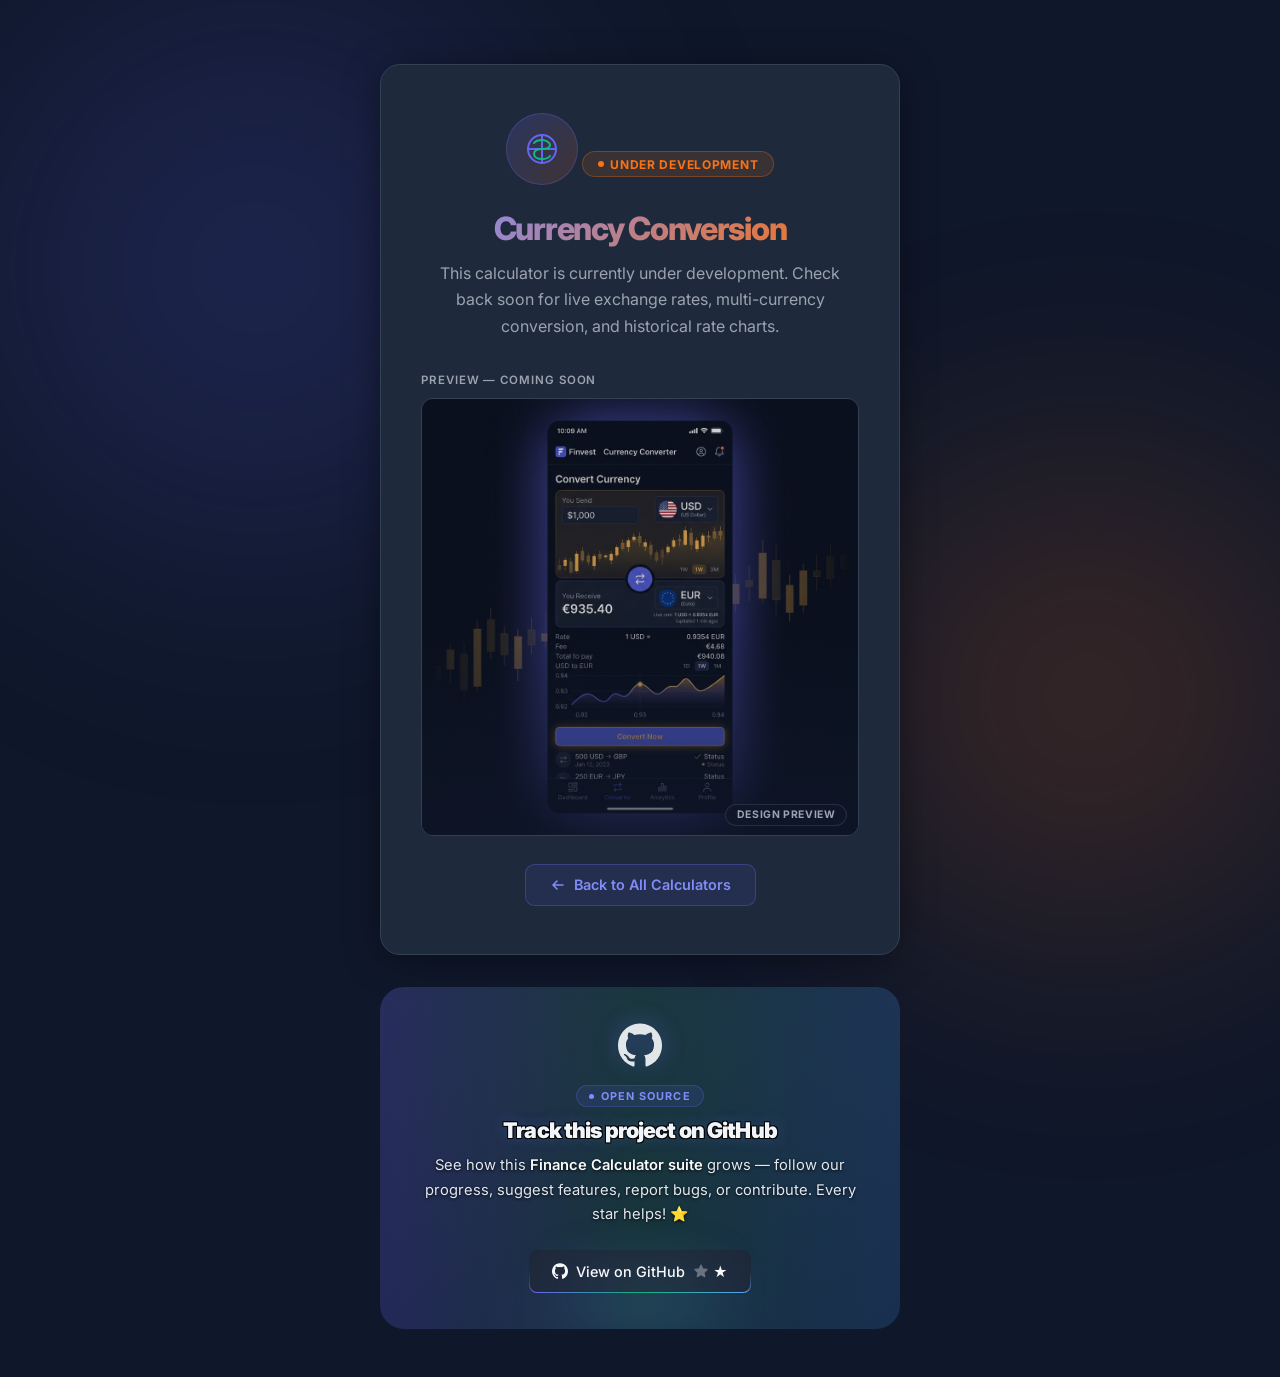
==== Calculators/Currency conversion/index.html @ adb22fdd "Add files via upload" ====
<!DOCTYPE html>
<html lang="en">
<head>
    <title>Currency Conversion Calculator - Free Exchange Rate Tool | Pomerancee</title>
    <meta name="description"
        content="Convert currencies with live exchange rates. Free, ad-free currency conversion calculator for travelers and investors.">

    <meta property="og:title" content="Currency Conversion Calculator - Free Exchange Rate Tool">
    <meta property="og:description"
        content="Convert currencies with live exchange rates. Free, ad-free currency conversion calculator for travelers and investors.">
    <meta property="og:url" content="https://financecalculators.pomerancee.workers.dev/currency">
    <meta property="og:site_name" content="Pomerancee Tools">
    <meta property="og:image" content="https://financecalculators.pomerancee.workers.dev/og-image.png">
    <meta property="og:type" content="website">

    <meta name="twitter:card" content="summary_large_image">
    <meta name="twitter:url" content="https://financecalculators.pomerancee.workers.dev/currency">
    <meta name="twitter:title" content="Currency Conversion Calculator - Free Exchange Rate Tool">
    <meta name="twitter:description"
        content="Convert currencies with live exchange rates. Free, ad-free currency conversion calculator for travelers and investors.">
    <meta name="twitter:image" content="https://financecalculators.pomerancee.workers.dev/og-image.png">

    <meta property="og:image:width" content="1200">
    <meta property="og:image:height" content="630">
    <meta charset="UTF-8">
    <meta name="viewport" content="width=device-width, initial-scale=1.0">

    <link rel="preconnect" href="https://fonts.googleapis.com">
    <link rel="preconnect" href="https://fonts.gstatic.com" crossorigin>
    <link href="https://fonts.googleapis.com/css2?family=Inter:wght@300;400;500;600;700;800&display=swap"
        rel="stylesheet">
    <link rel="icon" type="image/x-icon" href="https://investmentcalculator.pomerancee.workers.dev/favicon.ico">
    <style>
        :root {
            --primary: #6366f1;
            --primary-hover: #818cf8;
            --success: #10b981;
            --text-main: #f9fafb;
            --text-secondary: #9ca3af;
            --bg-body: #0f172a;
            --bg-card: #1e293b;
            --border: #334155;
            --orange: #f97316;
            --font: 'Inter', system-ui, sans-serif;
        }
        *, *::before, *::after { box-sizing: border-box; margin: 0; padding: 0; }
        body {
            font-family: var(--font);
            background: var(--bg-body);
            color: var(--text-main);
            min-height: 100vh;
            display: flex;
            flex-direction: column;
            align-items: center;
            justify-content: flex-start;
            padding: 4rem 2rem 3rem;
            position: relative;
            overflow: hidden;
        }
        /* GitHub CTA Banner */
        .gh-cta{position:relative;margin:2rem 0 0;padding:2.25rem 2rem;border-radius:1.5rem;background:linear-gradient(135deg,rgba(30,41,59,0.97) 0%,rgba(15,23,42,0.99) 100%);text-align:center;overflow:hidden;isolation:isolate;width:100%;max-width:520px;}
        .gh-cta::before{content:'';position:absolute;inset:-1.5px;border-radius:calc(1.5rem + 2px);background:linear-gradient(90deg,hsl(245,65%,55%),hsl(160,60%,32%),hsl(213,70%,55%),hsl(160,60%,32%),hsl(245,65%,55%));background-size:200% auto;animation:animate-rainbow 8s linear infinite;z-index:-1;opacity:0.22;}
        .gh-cta::after{content:'';position:absolute;bottom:-20%;left:50%;transform:translateX(-50%);width:60%;height:50%;background:radial-gradient(ellipse,rgba(99,102,241,0.1) 0%,transparent 70%);pointer-events:none;z-index:0;}
        .gh-cta-inner{position:relative;z-index:1;}
        .gh-cta-octocat{width:44px;height:44px;color:var(--text-main);margin:0 auto 1rem;display:block;opacity:0.9;filter:drop-shadow(0 0 12px rgba(99,102,241,0.5));transition:filter 0.3s,transform 0.3s;}
        .gh-cta:hover .gh-cta-octocat{filter:drop-shadow(0 0 20px rgba(129,140,248,0.8));transform:scale(1.08) rotate(-4deg);}
        .gh-cta-eyebrow{display:inline-flex;align-items:center;gap:0.4rem;padding:0.2rem 0.75rem;background:rgba(99,102,241,0.12);border:1px solid rgba(99,102,241,0.25);border-radius:99px;font-size:0.68rem;font-weight:700;text-transform:uppercase;letter-spacing:0.1em;color:var(--primary-hover);margin-bottom:0.75rem;}
        .gh-cta-eyebrow-dot{width:5px;height:5px;border-radius:50%;background:var(--primary-hover);animation:pulse 2s ease-in-out infinite;}
        .gh-cta-title{font-size:1.35rem;font-weight:900;letter-spacing:-0.04em;line-height:1.1;color:#f1f5f9;text-shadow:-1px -1px 0 rgba(0,0,0,0.9),1px -1px 0 rgba(0,0,0,0.9),-1px 1px 0 rgba(0,0,0,0.9),1px 1px 0 rgba(0,0,0,0.9),0 0 16px rgba(129,140,248,0.3);margin-bottom:0.65rem;}
        .gh-cta-text{color:#e2e8f0;font-size:0.92rem;line-height:1.65;margin:0 auto 1.5rem;text-shadow:0 1px 3px rgba(0,0,0,0.85);}
        .gh-cta-text strong{color:var(--text-main);font-weight:600;}
        .gh-cta .github-btn{height:2.65rem;padding:0 1.4rem;font-size:0.9rem;}
        .bg-orb {
            position: fixed;
            border-radius: 50%;
            filter: blur(120px);
            opacity: 0.25;
            pointer-events: none;
            z-index: 0;
        }
        .orb-1 { top:-20%; left:-15%; width:70vw; height:70vw; background: radial-gradient(circle, var(--primary) 0%, transparent 65%); animation: float 28s infinite ease-in-out alternate; }
        .orb-2 { bottom:-20%; right:-15%; width:60vw; height:60vw; background: radial-gradient(circle, var(--orange) 0%, transparent 65%); animation: float 34s infinite ease-in-out alternate-reverse; }
        @keyframes float {
            0%   { transform: translate(0,0) scale(1); }
            50%  { transform: translate(4%,5%) scale(1.05); }
            100% { transform: translate(0,0) scale(1); }
        }
        .card {
            position: relative;
            z-index: 1;
            background: var(--bg-card);
            border: 1px solid var(--border);
            border-radius: 1.25rem;
            padding: 3rem 2.5rem;
            max-width: 520px;
            width: 100%;
            text-align: center;
            box-shadow: 0 4px 40px -8px rgba(0,0,0,0.6);
            animation: revealUp 0.6s cubic-bezier(0.34,1.56,0.64,1) both;
        }
        @keyframes revealUp {
            from { opacity:0; transform: translateY(32px) scale(0.97); }
            to   { opacity:1; transform: translateY(0) scale(1); }
        }
        .icon-wrap {
            display: inline-flex;
            align-items: center;
            justify-content: center;
            width: 72px;
            height: 72px;
            border-radius: 50%;
            background: linear-gradient(135deg, rgba(99,102,241,0.2), rgba(249,115,22,0.15));
            border: 1px solid rgba(99,102,241,0.3);
            margin-bottom: 1.5rem;
        }
        .icon-wrap svg { width:36px; height:36px; }
        .wip-badge {
            display: inline-flex;
            align-items: center;
            gap: 0.4rem;
            padding: 0.3rem 0.9rem;
            background: rgba(249,115,22,0.12);
            border: 1px solid rgba(249,115,22,0.3);
            border-radius: 99px;
            font-size: 0.75rem;
            font-weight: 700;
            color: var(--orange);
            letter-spacing: 0.06em;
            text-transform: uppercase;
            margin-bottom: 1.25rem;
        }
        .wip-dot {
            width: 6px; height: 6px;
            border-radius: 50%;
            background: var(--orange);
            animation: pulse 1.5s ease-in-out infinite;
        }
        @keyframes pulse {
            0%,100% { opacity:1; transform:scale(1); }
            50%      { opacity:0.4; transform:scale(0.7); }
        }
        h1 {
            font-size: 2rem;
            font-weight: 800;
            letter-spacing: -0.04em;
            background: linear-gradient(135deg, var(--primary-hover), var(--orange));
            background-clip: text;
            -webkit-background-clip: text;
            -webkit-text-fill-color: transparent;
            margin-bottom: 0.75rem;
        }
        p {
            color: var(--text-secondary);
            font-size: 1rem;
            line-height: 1.65;
            margin-bottom: 2rem;
        }
        .back-btn{display:inline-flex;align-items:center;gap:0.5rem;padding:0.7rem 1.5rem;background:rgba(99,102,241,0.1);border:1px solid rgba(99,102,241,0.35);border-radius:0.6rem;color:var(--primary-hover);font-family:var(--font);font-size:0.9rem;font-weight:600;text-decoration:none;transition:background 0.25s,border-color 0.25s,transform 0.25s;cursor:pointer;}
        .back-btn:hover{background:rgba(99,102,241,0.2);border-color:var(--primary-hover);transform:translateY(-2px);}
        .back-btn svg{width:16px;height:16px;}
        /* GitHub button */
        @keyframes animate-rainbow{0%{background-position:0% 50%;}50%{background-position:100% 50%;}100%{background-position:0% 50%;}}
        .github-btn{position:relative;display:inline-flex;align-items:center;justify-content:center;gap:0;height:2.5rem;padding:0 1rem;border-radius:0.5rem;font-size:0.875rem;font-weight:500;font-family:var(--font);color:var(--text-main);text-decoration:none;white-space:nowrap;cursor:pointer;border:calc(0.08 * 1rem) solid transparent;background:linear-gradient(var(--bg-card),var(--bg-card)),linear-gradient(var(--bg-card) 50%,rgba(30,41,59,0.6) 80%,rgba(15,23,42,0)),linear-gradient(90deg,hsl(245,82%,67%),hsl(160,84%,39%),hsl(213,93%,68%),hsl(160,84%,39%),hsl(245,82%,67%));background-origin:border-box;background-clip:padding-box,border-box,border-box;background-size:200% auto;animation:animate-rainbow 4s linear infinite;transition:transform 0.2s ease;}
        .github-btn::before{content:'';position:absolute;bottom:-20%;left:50%;transform:translateX(-50%);width:60%;height:20%;background:linear-gradient(90deg,hsl(245,82%,67%),hsl(160,84%,39%),hsl(213,93%,68%),hsl(160,84%,39%),hsl(245,82%,67%));background-size:200% auto;animation:animate-rainbow 4s linear infinite;filter:blur(2rem);z-index:0;}
        .github-btn:hover{transform:scale(1.1);} .github-btn:active{transform:scale(0.95);}
        .github-btn .gh-inner{position:relative;z-index:1;display:flex;align-items:center;gap:0.25rem;}
        .github-btn .gh-star-group{margin-left:0.5rem;} .github-btn .gh-label{margin-left:0.25rem;color:var(--text-main);} .github-btn .gh-logo{width:1rem;height:1rem;flex-shrink:0;}
        .github-btn .gh-star-icon{width:1rem;height:1rem;color:#6b7280;transform-origin:center;transition:color 0.3s,filter 0.3s,rotate 0.6s,scale 0.3s;}
        .github-btn:hover .gh-star-icon{color:#facc15;scale:1.1;rotate:360deg;filter:drop-shadow(0 0 5px rgba(255,208,0,0.8)) drop-shadow(0 0 10px rgba(255,208,0,0.6));}
        .github-btn .gh-star-count{font-size:0.875rem;font-weight:500;color:var(--text-main);font-variant-numeric:tabular-nums;}
        /* Preview image */
        .preview-wrap{margin:1.5rem 0 1.75rem;text-align:left;}
        .preview-label{font-size:0.72rem;font-weight:600;text-transform:uppercase;letter-spacing:0.08em;color:var(--text-secondary);margin-bottom:0.5rem;}
        .preview-img-box{position:relative;border-radius:0.75rem;overflow:hidden;border:1px solid var(--border);}
        .preview-img{width:100%;display:block;filter:brightness(0.82) saturate(0.9);transition:filter 0.3s;}
        .preview-img-box:hover .preview-img{filter:brightness(1) saturate(1.1);}
        .preview-img-overlay{position:absolute;inset:0;background:linear-gradient(to bottom,transparent 50%,rgba(15,23,42,0.6));pointer-events:none;}
        .preview-badge{position:absolute;bottom:0.6rem;right:0.7rem;background:rgba(15,23,42,0.75);border:1px solid rgba(255,255,255,0.1);border-radius:99px;padding:0.2rem 0.65rem;font-size:0.65rem;font-weight:700;text-transform:uppercase;letter-spacing:0.06em;color:var(--text-secondary);backdrop-filter:blur(8px);}
        .action-row{display:flex;gap:0.75rem;flex-wrap:wrap;justify-content:center;align-items:center;}
    </style>
</head>
<body>
    <div class="bg-orb orb-1" aria-hidden="true"></div>
    <div class="bg-orb orb-2" aria-hidden="true"></div>

    <div class="card">
        <div class="icon-wrap" aria-hidden="true">
            <svg viewBox="0 0 36 36" fill="none" xmlns="http://www.w3.org/2000/svg">
                <circle cx="18" cy="18" r="14" stroke="#6366f1" stroke-width="2"/>
                <path d="M18 4v28M4 18h28" stroke="#6366f1" stroke-width="2" stroke-linecap="round"/>
                <path d="M10 12c1.5-2 4-3 8-3s8 2.5 8 5-3 4-8 4-8 2-8 5 3.5 5 8 5 6.5-1 8-3" stroke="#10b981" stroke-width="2" stroke-linecap="round"/>
            </svg>
        </div>
        <div class="wip-badge"><span class="wip-dot"></span> Under Development</div>
        <h1>Currency Conversion</h1>
        <p>This calculator is currently under development. Check back soon for live exchange rates, multi-currency conversion, and historical rate charts.</p>

        <!-- Preview: how the finished page will look -->
        <div class="preview-wrap">
            <p class="preview-label">Preview — coming soon</p>
            <div class="preview-img-box">
                <img src="../../Preview/currency-conversion.png" alt="Currency Conversion Calculator preview" class="preview-img" />
                <div class="preview-img-overlay"></div>
                <span class="preview-badge">Design Preview</span>
            </div>
        </div>

        <div class="action-row">
            <a id="back-home" class="back-btn" href="../../index.html">
                <svg viewBox="0 0 16 16" fill="none" xmlns="http://www.w3.org/2000/svg" aria-hidden="true"><path d="M13 8H3M7 4L3 8l4 4" stroke="currentColor" stroke-width="1.6" stroke-linecap="round" stroke-linejoin="round"/></svg>
                Back to All Calculators
            </a>
        </div>
    </div>

    <!-- GitHub CTA Banner -->
    <section class="gh-cta" aria-label="GitHub project">
        <div class="gh-cta-inner">
            <svg class="gh-cta-octocat" viewBox="0 0 438.549 438.549" xmlns="http://www.w3.org/2000/svg" aria-hidden="true"><path d="M409.132 114.573c-19.608-33.596-46.205-60.194-79.798-79.8-33.598-19.607-70.277-29.408-110.063-29.408-39.781 0-76.472 9.804-110.063 29.408-33.596 19.605-60.192 46.204-79.8 79.8C9.803 148.168 0 184.854 0 224.63c0 47.78 13.94 90.745 41.827 128.906 27.884 38.164 63.906 64.572 108.063 79.227 5.14.954 8.945.283 11.419-1.996 2.475-2.282 3.711-5.14 3.711-8.562 0-.571-.049-5.708-.144-15.417a2549.81 2549.81 0 01-.144-25.406l-6.567 1.136c-4.187.767-9.469 1.092-15.846 1-6.374-.089-12.991-.757-19.842-1.999-6.854-1.231-13.229-4.086-19.13-8.559-5.898-4.473-10.085-10.328-12.56-17.556l-2.855-6.57c-1.903-4.374-4.899-9.233-8.992-14.559-4.093-5.331-8.232-8.945-12.419-10.848l-1.999-1.431c-1.332-.951-2.568-2.098-3.711-3.429-1.142-1.331-1.997-2.663-2.568-3.997-.572-1.335-.098-2.43 1.427-3.289 1.525-.859 4.281-1.276 8.28-1.276l5.708.853c3.807.763 8.516 3.042 14.133 6.851 5.614 3.806 10.229 8.754 13.846 14.842 4.38 7.806 9.657 13.754 15.846 17.847 6.184 4.093 12.419 6.136 18.699 6.136 6.28 0 11.704-.476 16.274-1.423 4.565-.952 8.848-2.383 12.847-4.285 1.713-12.758 6.377-22.559 13.988-29.41-10.848-1.14-20.601-2.857-29.264-5.14-8.658-2.286-17.605-5.996-26.835-11.14-9.235-5.137-16.896-11.516-22.985-19.126-6.09-7.614-11.088-17.61-14.987-29.979-3.901-12.374-5.852-26.648-5.852-42.826 0-23.035 7.52-42.637 22.557-58.817-7.044-17.318-6.379-36.732 1.997-58.24 5.52-1.715 13.706-.428 24.554 3.853 10.85 4.283 18.794 7.952 23.84 10.994 5.046 3.041 9.089 5.618 12.135 7.708 17.705-4.947 35.976-7.421 54.818-7.421s37.117 2.474 54.823 7.421l10.849-6.849c7.419-4.57 16.18-8.758 26.262-12.565 10.088-3.805 17.802-4.853 23.134-3.138 8.562 21.509 9.325 40.922 2.279 58.24 15.036 16.18 22.559 35.787 22.559 58.817 0 16.178-1.958 30.497-5.853 42.966-3.9 12.471-8.941 22.457-15.125 29.979-6.191 7.521-13.901 13.85-23.131 18.986-9.232 5.14-18.182 8.85-26.84 11.136-8.662 2.286-18.415 4.004-29.263 5.146 9.894 8.562 14.842 22.077 14.842 40.539v60.237c0 3.422 1.19 6.279 3.572 8.562 2.379 2.279 6.136 2.95 11.276 1.995 44.163-14.653 80.185-41.062 108.068-79.226 27.88-38.161 41.825-81.126 41.825-128.906-.01-39.771-9.818-76.454-29.414-110.049z" fill="currentColor"/></svg>
            <div class="gh-cta-eyebrow"><span class="gh-cta-eyebrow-dot" aria-hidden="true"></span> Open Source</div>
            <h2 class="gh-cta-title">Track this project on GitHub</h2>
            <p class="gh-cta-text">See how this <strong>Finance Calculator suite</strong> grows — follow our progress, suggest features, report bugs, or contribute. Every star helps! ⭐</p>
            <a id="gh-cta-btn-currency" class="github-btn" href="https://github.com/robajzsek-a11y/Investing-Calculator" target="_blank" rel="noopener noreferrer" title="View on GitHub" aria-label="View on GitHub">
                <span class="gh-inner">
                    <svg class="gh-logo" viewBox="0 0 438.549 438.549" xmlns="http://www.w3.org/2000/svg" aria-hidden="true"><path d="M409.132 114.573c-19.608-33.596-46.205-60.194-79.798-79.8-33.598-19.607-70.277-29.408-110.063-29.408-39.781 0-76.472 9.804-110.063 29.408-33.596 19.605-60.192 46.204-79.8 79.8C9.803 148.168 0 184.854 0 224.63c0 47.78 13.94 90.745 41.827 128.906 27.884 38.164 63.906 64.572 108.063 79.227 5.14.954 8.945.283 11.419-1.996 2.475-2.282 3.711-5.14 3.711-8.562 0-.571-.049-5.708-.144-15.417a2549.81 2549.81 0 01-.144-25.406l-6.567 1.136c-4.187.767-9.469 1.092-15.846 1-6.374-.089-12.991-.757-19.842-1.999-6.854-1.231-13.229-4.086-19.13-8.559-5.898-4.473-10.085-10.328-12.56-17.556l-2.855-6.57c-1.903-4.374-4.899-9.233-8.992-14.559-4.093-5.331-8.232-8.945-12.419-10.848l-1.999-1.431c-1.332-.951-2.568-2.098-3.711-3.429-1.142-1.331-1.997-2.663-2.568-3.997-.572-1.335-.098-2.43 1.427-3.289 1.525-.859 4.281-1.276 8.28-1.276l5.708.853c3.807.763 8.516 3.042 14.133 6.851 5.614 3.806 10.229 8.754 13.846 14.842 4.38 7.806 9.657 13.754 15.846 17.847 6.184 4.093 12.419 6.136 18.699 6.136 6.28 0 11.704-.476 16.274-1.423 4.565-.952 8.848-2.383 12.847-4.285 1.713-12.758 6.377-22.559 13.988-29.41-10.848-1.14-20.601-2.857-29.264-5.14-8.658-2.286-17.605-5.996-26.835-11.14-9.235-5.137-16.896-11.516-22.985-19.126-6.09-7.614-11.088-17.61-14.987-29.979-3.901-12.374-5.852-26.648-5.852-42.826 0-23.035 7.52-42.637 22.557-58.817-7.044-17.318-6.379-36.732 1.997-58.24 5.52-1.715 13.706-.428 24.554 3.853 10.85 4.283 18.794 7.952 23.84 10.994 5.046 3.041 9.089 5.618 12.135 7.708 17.705-4.947 35.976-7.421 54.818-7.421s37.117 2.474 54.823 7.421l10.849-6.849c7.419-4.57 16.18-8.758 26.262-12.565 10.088-3.805 17.802-4.853 23.134-3.138 8.562 21.509 9.325 40.922 2.279 58.24 15.036 16.18 22.559 35.787 22.559 58.817 0 16.178-1.958 30.497-5.853 42.966-3.9 12.471-8.941 22.457-15.125 29.979-6.191 7.521-13.901 13.85-23.131 18.986-9.232 5.14-18.182 8.85-26.84 11.136-8.662 2.286-18.415 4.004-29.263 5.146 9.894 8.562 14.842 22.077 14.842 40.539v60.237c0 3.422 1.19 6.279 3.572 8.562 2.379 2.279 6.136 2.95 11.276 1.995 44.163-14.653 80.185-41.062 108.068-79.226 27.88-38.161 41.825-81.126 41.825-128.906-.01-39.771-9.818-76.454-29.414-110.049z" fill="currentColor"/></svg>
                    <span class="gh-label">View on GitHub</span>
                </span>
                <span class="gh-inner gh-star-group">
                    <svg class="gh-star-icon" aria-hidden="true" fill="currentColor" viewBox="0 0 24 24"><path clip-rule="evenodd" d="M10.788 3.21c.448-1.077 1.976-1.077 2.424 0l2.082 5.006 5.404.434c1.164.093 1.636 1.545.749 2.305l-4.117 3.527 1.257 5.273c.271 1.136-.964 2.033-1.96 1.425L12 18.354 7.373 21.18c-.996.608-2.231-.29-1.96-1.425l1.257-5.273-4.117-3.527c-.887-.76-.415-2.212.749-2.305l5.404-.434 2.082-5.005Z" fill-rule="evenodd"/></svg>
                    <span class="gh-star-count">★</span>
                </span>
            </a>
        </div>
    </section>
    <script>
        (async () => {
            try {
                const res = await fetch('https://api.github.com/repos/robajzsek-a11y/Investing-Calculator', { cache: 'no-store' });
                if (!res.ok) return;
                const { stargazers_count: n = 0 } = await res.json();
                const label = n >= 1000 ? `${(n / 1000).toFixed(1)}k` : String(n);
                document.querySelectorAll('.gh-star-count').forEach(el => el.textContent = label);
            } catch (_) {}
        })();
    </script>
</body>
</html>
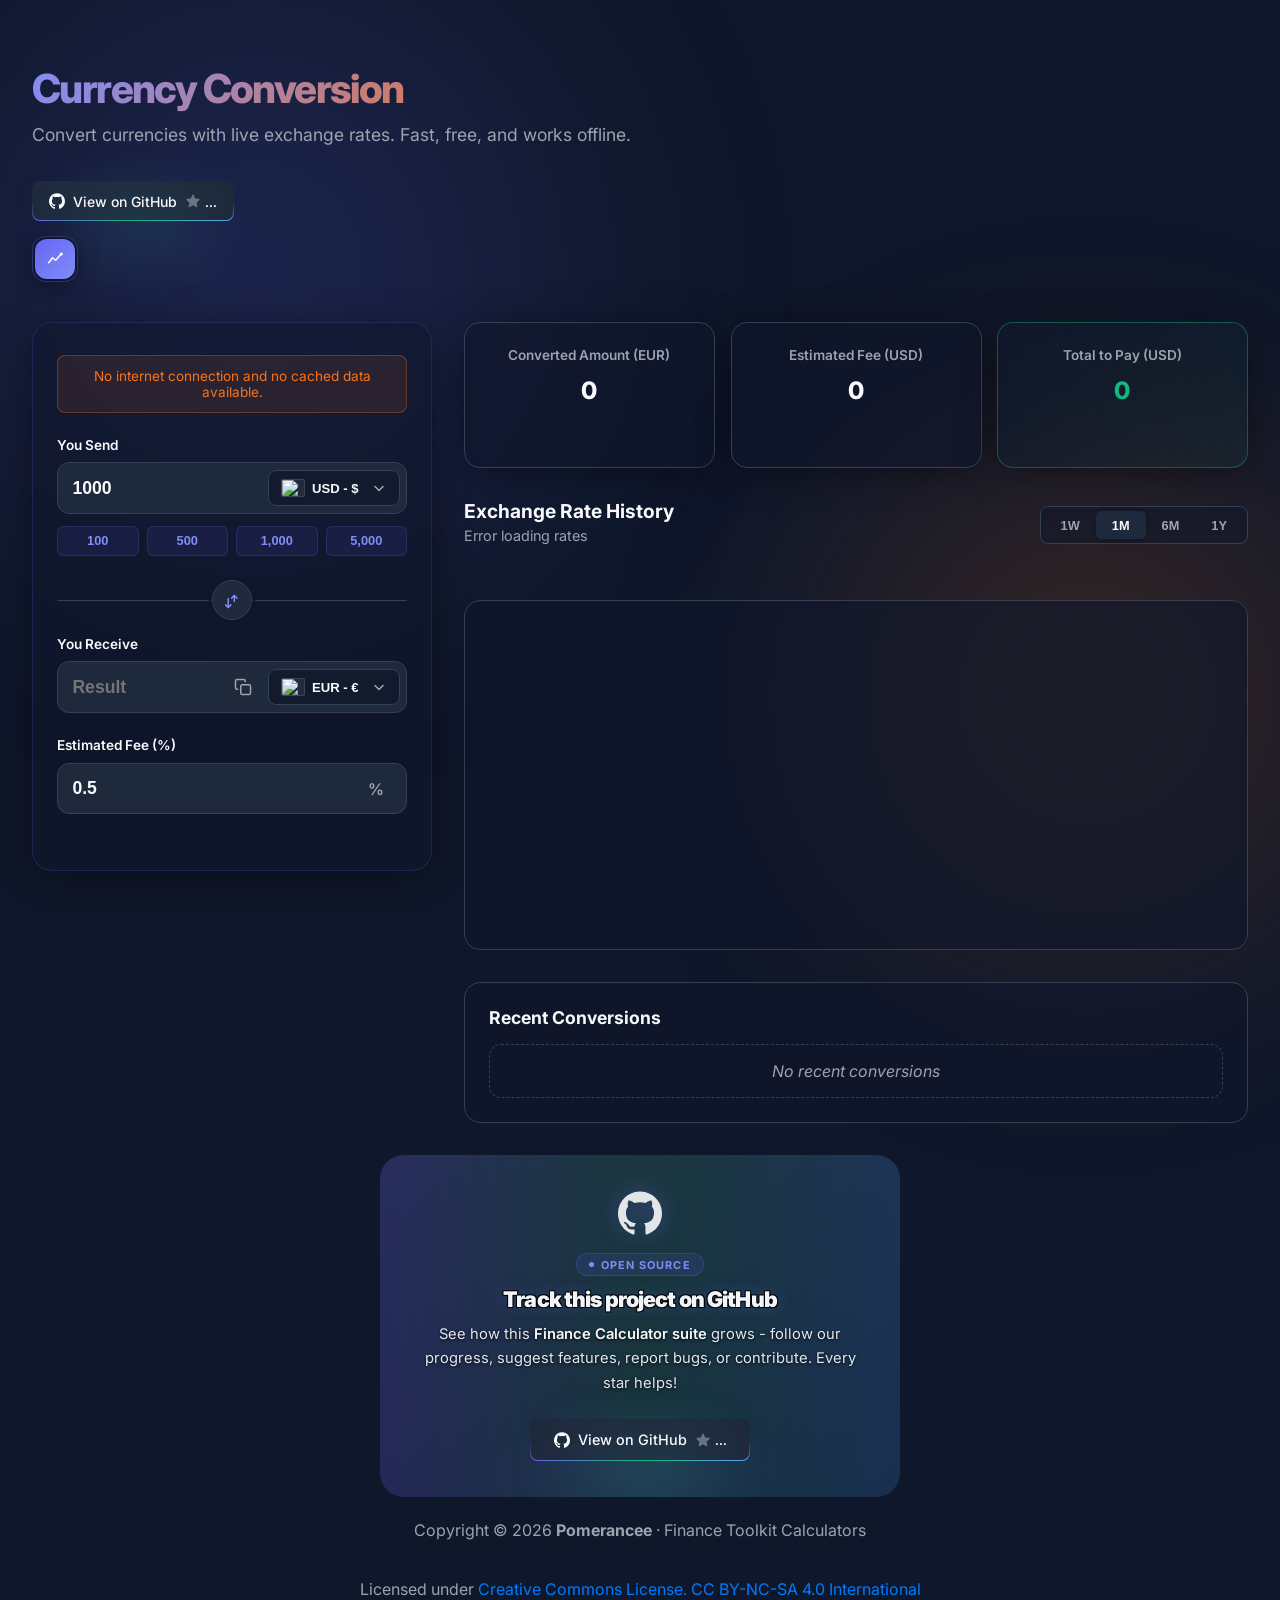
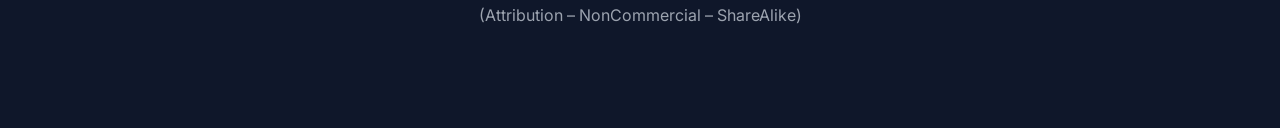
==== commit c5eb4842: "Add files via upload" ====
--- a/Calculators/Currency conversion/index.html
+++ b/Calculators/Currency conversion/index.html
@@ -30,186 +30,155 @@
     <link href="https://fonts.googleapis.com/css2?family=Inter:wght@300;400;500;600;700;800&display=swap"
         rel="stylesheet">
     <link rel="icon" type="image/x-icon" href="https://investmentcalculator.pomerancee.workers.dev/favicon.ico">
-    <style>
-        :root {
-            --primary: #6366f1;
-            --primary-hover: #818cf8;
-            --success: #10b981;
-            --text-main: #f9fafb;
-            --text-secondary: #9ca3af;
-            --bg-body: #0f172a;
-            --bg-card: #1e293b;
-            --border: #334155;
-            --orange: #f97316;
-            --font: 'Inter', system-ui, sans-serif;
-        }
-        *, *::before, *::after { box-sizing: border-box; margin: 0; padding: 0; }
-        body {
-            font-family: var(--font);
-            background: var(--bg-body);
-            color: var(--text-main);
-            min-height: 100vh;
-            display: flex;
-            flex-direction: column;
-            align-items: center;
-            justify-content: flex-start;
-            padding: 4rem 2rem 3rem;
-            position: relative;
-            overflow: hidden;
-        }
-        /* GitHub CTA Banner */
-        .gh-cta{position:relative;margin:2rem 0 0;padding:2.25rem 2rem;border-radius:1.5rem;background:linear-gradient(135deg,rgba(30,41,59,0.97) 0%,rgba(15,23,42,0.99) 100%);text-align:center;overflow:hidden;isolation:isolate;width:100%;max-width:520px;}
-        .gh-cta::before{content:'';position:absolute;inset:-1.5px;border-radius:calc(1.5rem + 2px);background:linear-gradient(90deg,hsl(245,65%,55%),hsl(160,60%,32%),hsl(213,70%,55%),hsl(160,60%,32%),hsl(245,65%,55%));background-size:200% auto;animation:animate-rainbow 8s linear infinite;z-index:-1;opacity:0.22;}
-        .gh-cta::after{content:'';position:absolute;bottom:-20%;left:50%;transform:translateX(-50%);width:60%;height:50%;background:radial-gradient(ellipse,rgba(99,102,241,0.1) 0%,transparent 70%);pointer-events:none;z-index:0;}
-        .gh-cta-inner{position:relative;z-index:1;}
-        .gh-cta-octocat{width:44px;height:44px;color:var(--text-main);margin:0 auto 1rem;display:block;opacity:0.9;filter:drop-shadow(0 0 12px rgba(99,102,241,0.5));transition:filter 0.3s,transform 0.3s;}
-        .gh-cta:hover .gh-cta-octocat{filter:drop-shadow(0 0 20px rgba(129,140,248,0.8));transform:scale(1.08) rotate(-4deg);}
-        .gh-cta-eyebrow{display:inline-flex;align-items:center;gap:0.4rem;padding:0.2rem 0.75rem;background:rgba(99,102,241,0.12);border:1px solid rgba(99,102,241,0.25);border-radius:99px;font-size:0.68rem;font-weight:700;text-transform:uppercase;letter-spacing:0.1em;color:var(--primary-hover);margin-bottom:0.75rem;}
-        .gh-cta-eyebrow-dot{width:5px;height:5px;border-radius:50%;background:var(--primary-hover);animation:pulse 2s ease-in-out infinite;}
-        .gh-cta-title{font-size:1.35rem;font-weight:900;letter-spacing:-0.04em;line-height:1.1;color:#f1f5f9;text-shadow:-1px -1px 0 rgba(0,0,0,0.9),1px -1px 0 rgba(0,0,0,0.9),-1px 1px 0 rgba(0,0,0,0.9),1px 1px 0 rgba(0,0,0,0.9),0 0 16px rgba(129,140,248,0.3);margin-bottom:0.65rem;}
-        .gh-cta-text{color:#e2e8f0;font-size:0.92rem;line-height:1.65;margin:0 auto 1.5rem;text-shadow:0 1px 3px rgba(0,0,0,0.85);}
-        .gh-cta-text strong{color:var(--text-main);font-weight:600;}
-        .gh-cta .github-btn{height:2.65rem;padding:0 1.4rem;font-size:0.9rem;}
-        .bg-orb {
-            position: fixed;
-            border-radius: 50%;
-            filter: blur(120px);
-            opacity: 0.25;
-            pointer-events: none;
-            z-index: 0;
-        }
-        .orb-1 { top:-20%; left:-15%; width:70vw; height:70vw; background: radial-gradient(circle, var(--primary) 0%, transparent 65%); animation: float 28s infinite ease-in-out alternate; }
-        .orb-2 { bottom:-20%; right:-15%; width:60vw; height:60vw; background: radial-gradient(circle, var(--orange) 0%, transparent 65%); animation: float 34s infinite ease-in-out alternate-reverse; }
-        @keyframes float {
-            0%   { transform: translate(0,0) scale(1); }
-            50%  { transform: translate(4%,5%) scale(1.05); }
-            100% { transform: translate(0,0) scale(1); }
-        }
-        .card {
-            position: relative;
-            z-index: 1;
-            background: var(--bg-card);
-            border: 1px solid var(--border);
-            border-radius: 1.25rem;
-            padding: 3rem 2.5rem;
-            max-width: 520px;
-            width: 100%;
-            text-align: center;
-            box-shadow: 0 4px 40px -8px rgba(0,0,0,0.6);
-            animation: revealUp 0.6s cubic-bezier(0.34,1.56,0.64,1) both;
-        }
-        @keyframes revealUp {
-            from { opacity:0; transform: translateY(32px) scale(0.97); }
-            to   { opacity:1; transform: translateY(0) scale(1); }
-        }
-        .icon-wrap {
-            display: inline-flex;
-            align-items: center;
-            justify-content: center;
-            width: 72px;
-            height: 72px;
-            border-radius: 50%;
-            background: linear-gradient(135deg, rgba(99,102,241,0.2), rgba(249,115,22,0.15));
-            border: 1px solid rgba(99,102,241,0.3);
-            margin-bottom: 1.5rem;
-        }
-        .icon-wrap svg { width:36px; height:36px; }
-        .wip-badge {
-            display: inline-flex;
-            align-items: center;
-            gap: 0.4rem;
-            padding: 0.3rem 0.9rem;
-            background: rgba(249,115,22,0.12);
-            border: 1px solid rgba(249,115,22,0.3);
-            border-radius: 99px;
-            font-size: 0.75rem;
-            font-weight: 700;
-            color: var(--orange);
-            letter-spacing: 0.06em;
-            text-transform: uppercase;
-            margin-bottom: 1.25rem;
-        }
-        .wip-dot {
-            width: 6px; height: 6px;
-            border-radius: 50%;
-            background: var(--orange);
-            animation: pulse 1.5s ease-in-out infinite;
-        }
-        @keyframes pulse {
-            0%,100% { opacity:1; transform:scale(1); }
-            50%      { opacity:0.4; transform:scale(0.7); }
-        }
-        h1 {
-            font-size: 2rem;
-            font-weight: 800;
-            letter-spacing: -0.04em;
-            background: linear-gradient(135deg, var(--primary-hover), var(--orange));
-            background-clip: text;
-            -webkit-background-clip: text;
-            -webkit-text-fill-color: transparent;
-            margin-bottom: 0.75rem;
-        }
-        p {
-            color: var(--text-secondary);
-            font-size: 1rem;
-            line-height: 1.65;
-            margin-bottom: 2rem;
-        }
-        .back-btn{display:inline-flex;align-items:center;gap:0.5rem;padding:0.7rem 1.5rem;background:rgba(99,102,241,0.1);border:1px solid rgba(99,102,241,0.35);border-radius:0.6rem;color:var(--primary-hover);font-family:var(--font);font-size:0.9rem;font-weight:600;text-decoration:none;transition:background 0.25s,border-color 0.25s,transform 0.25s;cursor:pointer;}
-        .back-btn:hover{background:rgba(99,102,241,0.2);border-color:var(--primary-hover);transform:translateY(-2px);}
-        .back-btn svg{width:16px;height:16px;}
-        /* GitHub button */
-        @keyframes animate-rainbow{0%{background-position:0% 50%;}50%{background-position:100% 50%;}100%{background-position:0% 50%;}}
-        .github-btn{position:relative;display:inline-flex;align-items:center;justify-content:center;gap:0;height:2.5rem;padding:0 1rem;border-radius:0.5rem;font-size:0.875rem;font-weight:500;font-family:var(--font);color:var(--text-main);text-decoration:none;white-space:nowrap;cursor:pointer;border:calc(0.08 * 1rem) solid transparent;background:linear-gradient(var(--bg-card),var(--bg-card)),linear-gradient(var(--bg-card) 50%,rgba(30,41,59,0.6) 80%,rgba(15,23,42,0)),linear-gradient(90deg,hsl(245,82%,67%),hsl(160,84%,39%),hsl(213,93%,68%),hsl(160,84%,39%),hsl(245,82%,67%));background-origin:border-box;background-clip:padding-box,border-box,border-box;background-size:200% auto;animation:animate-rainbow 4s linear infinite;transition:transform 0.2s ease;}
-        .github-btn::before{content:'';position:absolute;bottom:-20%;left:50%;transform:translateX(-50%);width:60%;height:20%;background:linear-gradient(90deg,hsl(245,82%,67%),hsl(160,84%,39%),hsl(213,93%,68%),hsl(160,84%,39%),hsl(245,82%,67%));background-size:200% auto;animation:animate-rainbow 4s linear infinite;filter:blur(2rem);z-index:0;}
-        .github-btn:hover{transform:scale(1.1);} .github-btn:active{transform:scale(0.95);}
-        .github-btn .gh-inner{position:relative;z-index:1;display:flex;align-items:center;gap:0.25rem;}
-        .github-btn .gh-star-group{margin-left:0.5rem;} .github-btn .gh-label{margin-left:0.25rem;color:var(--text-main);} .github-btn .gh-logo{width:1rem;height:1rem;flex-shrink:0;}
-        .github-btn .gh-star-icon{width:1rem;height:1rem;color:#6b7280;transform-origin:center;transition:color 0.3s,filter 0.3s,rotate 0.6s,scale 0.3s;}
-        .github-btn:hover .gh-star-icon{color:#facc15;scale:1.1;rotate:360deg;filter:drop-shadow(0 0 5px rgba(255,208,0,0.8)) drop-shadow(0 0 10px rgba(255,208,0,0.6));}
-        .github-btn .gh-star-count{font-size:0.875rem;font-weight:500;color:var(--text-main);font-variant-numeric:tabular-nums;}
-        /* Preview image */
-        .preview-wrap{margin:1.5rem 0 1.75rem;text-align:left;}
-        .preview-label{font-size:0.72rem;font-weight:600;text-transform:uppercase;letter-spacing:0.08em;color:var(--text-secondary);margin-bottom:0.5rem;}
-        .preview-img-box{position:relative;border-radius:0.75rem;overflow:hidden;border:1px solid var(--border);}
-        .preview-img{width:100%;display:block;filter:brightness(0.82) saturate(0.9);transition:filter 0.3s;}
-        .preview-img-box:hover .preview-img{filter:brightness(1) saturate(1.1);}
-        .preview-img-overlay{position:absolute;inset:0;background:linear-gradient(to bottom,transparent 50%,rgba(15,23,42,0.6));pointer-events:none;}
-        .preview-badge{position:absolute;bottom:0.6rem;right:0.7rem;background:rgba(15,23,42,0.75);border:1px solid rgba(255,255,255,0.1);border-radius:99px;padding:0.2rem 0.65rem;font-size:0.65rem;font-weight:700;text-transform:uppercase;letter-spacing:0.06em;color:var(--text-secondary);backdrop-filter:blur(8px);}
-        .action-row{display:flex;gap:0.75rem;flex-wrap:wrap;justify-content:center;align-items:center;}
-    </style>
+    <link rel="stylesheet" href="../shared.css">
+    <link rel="stylesheet" href="styles.css">
+    <script src="https://cdn.jsdelivr.net/npm/chart.js"></script>
 </head>
 <body>
-    <div class="bg-orb orb-1" aria-hidden="true"></div>
-    <div class="bg-orb orb-2" aria-hidden="true"></div>
-
-    <div class="card">
-        <div class="icon-wrap" aria-hidden="true">
-            <svg viewBox="0 0 36 36" fill="none" xmlns="http://www.w3.org/2000/svg">
-                <circle cx="18" cy="18" r="14" stroke="#6366f1" stroke-width="2"/>
-                <path d="M18 4v28M4 18h28" stroke="#6366f1" stroke-width="2" stroke-linecap="round"/>
-                <path d="M10 12c1.5-2 4-3 8-3s8 2.5 8 5-3 4-8 4-8 2-8 5 3.5 5 8 5 6.5-1 8-3" stroke="#10b981" stroke-width="2" stroke-linecap="round"/>
-            </svg>
-        </div>
-        <div class="wip-badge"><span class="wip-dot"></span> Under Development</div>
-        <h1>Currency Conversion</h1>
-        <p>This calculator is currently under development. Check back soon for live exchange rates, multi-currency conversion, and historical rate charts.</p>
-
-        <!-- Preview: how the finished page will look -->
-        <div class="preview-wrap">
-            <p class="preview-label">Preview — coming soon</p>
-            <div class="preview-img-box">
-                <img src="../../Preview/currency-conversion.png" alt="Currency Conversion Calculator preview" class="preview-img" />
-                <div class="preview-img-overlay"></div>
-                <span class="preview-badge">Design Preview</span>
+    <div class="bg-animation">
+        <div class="bg-orb orb-1" aria-hidden="true"></div>
+        <div class="bg-orb orb-2" aria-hidden="true"></div>
+    </div>
+
+    <div class="app-container">
+        <header id="app-header-section">
+            <div class="header-content">
+                <div class="app-header-copy">
+                    <h1 class="app-title">Currency Conversion</h1>
+                    <p class="app-description">Convert currencies with live exchange rates. Fast, free, and works offline.</p>
+                    <div class="app-header-actions">
+<a class="github-btn" href="https://github.com/robajzsek-a11y/Investing-Calculator" target="_blank" rel="noopener noreferrer" title="View on GitHub" aria-label="View on GitHub">
+                <span class="gh-inner">
+                    <svg class="gh-logo" viewBox="0 0 438.549 438.549" xmlns="http://www.w3.org/2000/svg" aria-hidden="true"><path d="M409.132 114.573c-19.608-33.596-46.205-60.194-79.798-79.8-33.598-19.607-70.277-29.408-110.063-29.408-39.781 0-76.472 9.804-110.063 29.408-33.596 19.605-60.192 46.204-79.8 79.8C9.803 148.168 0 184.854 0 224.63c0 47.78 13.94 90.745 41.827 128.906 27.884 38.164 63.906 64.572 108.063 79.227 5.14.954 8.945.283 11.419-1.996 2.475-2.282 3.711-5.14 3.711-8.562 0-.571-.049-5.708-.144-15.417a2549.81 2549.81 0 01-.144-25.406l-6.567 1.136c-4.187.767-9.469 1.092-15.846 1-6.374-.089-12.991-.757-19.842-1.999-6.854-1.231-13.229-4.086-19.13-8.559-5.898-4.473-10.085-10.328-12.56-17.556l-2.855-6.57c-1.903-4.374-4.899-9.233-8.992-14.559-4.093-5.331-8.232-8.945-12.419-10.848l-1.999-1.431c-1.332-.951-2.568-2.098-3.711-3.429-1.142-1.331-1.997-2.663-2.568-3.997-.572-1.335-.098-2.43 1.427-3.289 1.525-.859 4.281-1.276 8.28-1.276l5.708.853c3.807.763 8.516 3.042 14.133 6.851 5.614 3.806 10.229 8.754 13.846 14.842 4.38 7.806 9.657 13.754 15.846 17.847 6.184 4.093 12.419 6.136 18.699 6.136 6.28 0 11.704-.476 16.274-1.423 4.565-.952 8.848-2.383 12.847-4.285 1.713-12.758 6.377-22.559 13.988-29.41-10.848-1.14-20.601-2.857-29.264-5.14-8.658-2.286-17.605-5.996-26.835-11.14-9.235-5.137-16.896-11.516-22.985-19.126-6.09-7.614-11.088-17.61-14.987-29.979-3.901-12.374-5.852-26.648-5.852-42.826 0-23.035 7.52-42.637 22.557-58.817-7.044-17.318-6.379-36.732 1.997-58.24 5.52-1.715 13.706-.428 24.554 3.853 10.85 4.283 18.794 7.952 23.84 10.994 5.046 3.041 9.089 5.618 12.135 7.708 17.705-4.947 35.976-7.421 54.818-7.421s37.117 2.474 54.823 7.421l10.849-6.849c7.419-4.57 16.18-8.758 26.262-12.565 10.088-3.805 17.802-4.853 23.134-3.138 8.562 21.509 9.325 40.922 2.279 58.24 15.036 16.18 22.559 35.787 22.559 58.817 0 16.178-1.958 30.497-5.853 42.966-3.9 12.471-8.941 22.457-15.125 29.979-6.191 7.521-13.901 13.85-23.131 18.986-9.232 5.14-18.182 8.85-26.84 11.136-8.662 2.286-18.415 4.004-29.263 5.146 9.894 8.562 14.842 22.077 14.842 40.539v60.237c0 3.422 1.19 6.279 3.572 8.562 2.379 2.279 6.136 2.95 11.276 1.995 44.163-14.653 80.185-41.062 108.068-79.226 27.88-38.161 41.825-81.126 41.825-128.906-.01-39.771-9.818-76.454-29.414-110.049z" fill="currentColor"/></svg>
+                    <span class="gh-label">View on GitHub</span>
+                </span>
+                <span class="gh-inner gh-star-group">
+                    <svg class="gh-star-icon" aria-hidden="true" fill="currentColor" viewBox="0 0 24 24"><path clip-rule="evenodd" d="M10.788 3.21c.448-1.077 1.976-1.077 2.424 0l2.082 5.006 5.404.434c1.164.093 1.636 1.545.749 2.305l-4.117 3.527 1.257 5.273c.271 1.136-.964 2.033-1.96 1.425L12 18.354 7.373 21.18c-.996.608-2.231-.29-1.96-1.425l1.257-5.273-4.117-3.527c-.887-.76-.415-2.212.749-2.305l5.404-.434 2.082-5.005Z" fill-rule="evenodd"/></svg>
+                    <span class="gh-star-count">...</span>
+                </span>
+            </a>
+<a id="see-more-btn" href="../../index.html" title="See more calculators" aria-label="See more calculators">
+    <span class="smb-icon">
+        <svg width="20" height="20" viewBox="0 0 32 32" fill="none" xmlns="http://www.w3.org/2000/svg" aria-hidden="true">
+            <polyline points="6,22 12,14 17,18 26,8" stroke="white" stroke-width="2.4" stroke-linecap="round" stroke-linejoin="round" fill="none" />
+            <circle cx="26" cy="8" r="2.5" fill="white" />
+        </svg>
+    </span>
+    <span class="smb-label">See more calculators</span>
+</a>                    </div>
+                </div>
             </div>
-        </div>
-
-        <div class="action-row">
-            <a id="back-home" class="back-btn" href="../../index.html">
-                <svg viewBox="0 0 16 16" fill="none" xmlns="http://www.w3.org/2000/svg" aria-hidden="true"><path d="M13 8H3M7 4L3 8l4 4" stroke="currentColor" stroke-width="1.6" stroke-linecap="round" stroke-linejoin="round"/></svg>
-                Back to All Calculators
-            </a>
+        </header>
+
+        <main class="calculator-grid">
+            <!-- Left Panel: Controls -->
+            <section class="controls-panel">
+                <svg class="controls-panel-border" viewBox="0 0 100 100" preserveAspectRatio="none" aria-hidden="true">
+                    <path class="controls-panel-border-track" pathLength="100"></path>
+                    <path class="controls-panel-border-wave" pathLength="100"></path>
+                    <path class="controls-panel-border-wave controls-panel-border-wave-secondary" pathLength="100"></path>
+                </svg>
+                <div class="controls-content">
+                    <div id="api-status" class="api-status hidden"></div>
+                    
+                    <div class="input-group">
+                        <label for="amount-from">You Send</label>
+                        <div class="input-wrapper">
+                            <input type="number" id="amount-from" value="1000" min="0" step="any" placeholder="Amount">
+                            <select id="currency-from" class="currency-select"></select>
+                        </div>
+                        <div class="quick-amounts">
+                            <button type="button" class="quick-amount-btn" data-val="100">100</button>
+                            <button type="button" class="quick-amount-btn" data-val="500">500</button>
+                            <button type="button" class="quick-amount-btn" data-val="1000">1,000</button>
+                            <button type="button" class="quick-amount-btn" data-val="5000">5,000</button>
+                        </div>
+                    </div>
+                    
+                    <div class="swap-wrapper">
+                        <button id="swap-btn" class="swap-btn" aria-label="Swap currencies">
+                            <svg viewBox="0 0 24 24" fill="none" stroke="currentColor" stroke-width="2" stroke-linecap="round" stroke-linejoin="round">
+                                <path d="M7 10v12"></path>
+                                <path d="M15 5.86V14"></path>
+                                <path d="m10.5 18.5-3.5 3.5-3.5-3.5"></path>
+                                <path d="m18.5 9.5-3.5-3.5-3.5 3.5"></path>
+                            </svg>
+                        </button>
+                    </div>
+                    
+                    <div class="input-group">
+                        <label for="amount-to">You Receive</label>
+                        <div class="input-wrapper">
+                            <input type="text" id="amount-to" readonly placeholder="Result">
+                            <button id="copy-btn" class="copy-btn" aria-label="Copy result" title="Copy result">
+                                <svg viewBox="0 0 24 24" fill="none" stroke="currentColor" stroke-width="2" stroke-linecap="round" stroke-linejoin="round">
+                                    <rect x="9" y="9" width="13" height="13" rx="2" ry="2"></rect>
+                                    <path d="M5 15H4a2 2 0 0 1-2-2V4a2 2 0 0 1 2-2h9a2 2 0 0 1 2 2v1"></path>
+                                </svg>
+                            </button>
+                            <select id="currency-to" class="currency-select"></select>
+                        </div>
+                    </div>
+                    
+                    <div class="input-group">
+                        <label for="fee-input">Estimated Fee (%)</label>
+                        <div class="input-wrapper">
+                            <input type="number" id="fee-input" value="0.5" min="0" step="0.1" max="100">
+                            <span class="percent-symbol">%</span>
+                        </div>
+                    </div>
+                </div>
+            </section>
+
+            <!-- Right Panel: Results & Chart -->
+            <section class="results-panel">
+                <div class="summary-cards">
+                    <div class="standard-cards-wrapper">
+                        <div class="card invested">
+                            <h3 id="converted-label">Converted Amount (EUR)</h3>
+                            <p id="converted-amount" class="value">0</p>
+                        </div>
+                        <div class="card portfolio">
+                            <h3 id="fee-label">Estimated Fee (USD)</h3>
+                            <p id="fee-amount" class="value">0</p>
+                        </div>
+                        <div class="card profit">
+                            <h3 id="total-label">Total to Pay (USD)</h3>
+                            <p id="total-pay" class="value">0</p>
+                        </div>
+                    </div>
+                </div>
+
+                <div class="chart-header">
+                    <div class="rate-info-container">
+                        <div style="display: flex; align-items: baseline; gap: 1rem;">
+                            <h2 class="graph-title">Exchange Rate History</h2>
+                            <span id="rate-trend" class="profit-percent" style="margin-top: 0;"></span>
+                        </div>
+                        <div id="rate-display" class="rate-display">Loading rate...</div>
+                    </div>
+                    <div class="time-filters">
+                        <button class="time-btn" data-days="7">1W</button>
+                        <button class="time-btn active" data-days="30">1M</button>
+                        <button class="time-btn" data-days="180">6M</button>
+                        <button class="time-btn" data-days="365">1Y</button>
+                    </div>
+                </div>
+
+                <div class="chart-container">
+                    <canvas id="rateChart"></canvas>
+                </div>
+                
+                <div class="history-section">
+                    <h3 class="history-title">Recent Conversions</h3>
+                    <ul id="history-list" class="history-list">
+                        <!-- populated dynamically -->
+                    </ul>
+                </div>
+            </section>
+        </main>
+
+        <div class="action-row" style="display: none;">
         </div>
     </div>
 
@@ -219,7 +188,7 @@
             <svg class="gh-cta-octocat" viewBox="0 0 438.549 438.549" xmlns="http://www.w3.org/2000/svg" aria-hidden="true"><path d="M409.132 114.573c-19.608-33.596-46.205-60.194-79.798-79.8-33.598-19.607-70.277-29.408-110.063-29.408-39.781 0-76.472 9.804-110.063 29.408-33.596 19.605-60.192 46.204-79.8 79.8C9.803 148.168 0 184.854 0 224.63c0 47.78 13.94 90.745 41.827 128.906 27.884 38.164 63.906 64.572 108.063 79.227 5.14.954 8.945.283 11.419-1.996 2.475-2.282 3.711-5.14 3.711-8.562 0-.571-.049-5.708-.144-15.417a2549.81 2549.81 0 01-.144-25.406l-6.567 1.136c-4.187.767-9.469 1.092-15.846 1-6.374-.089-12.991-.757-19.842-1.999-6.854-1.231-13.229-4.086-19.13-8.559-5.898-4.473-10.085-10.328-12.56-17.556l-2.855-6.57c-1.903-4.374-4.899-9.233-8.992-14.559-4.093-5.331-8.232-8.945-12.419-10.848l-1.999-1.431c-1.332-.951-2.568-2.098-3.711-3.429-1.142-1.331-1.997-2.663-2.568-3.997-.572-1.335-.098-2.43 1.427-3.289 1.525-.859 4.281-1.276 8.28-1.276l5.708.853c3.807.763 8.516 3.042 14.133 6.851 5.614 3.806 10.229 8.754 13.846 14.842 4.38 7.806 9.657 13.754 15.846 17.847 6.184 4.093 12.419 6.136 18.699 6.136 6.28 0 11.704-.476 16.274-1.423 4.565-.952 8.848-2.383 12.847-4.285 1.713-12.758 6.377-22.559 13.988-29.41-10.848-1.14-20.601-2.857-29.264-5.14-8.658-2.286-17.605-5.996-26.835-11.14-9.235-5.137-16.896-11.516-22.985-19.126-6.09-7.614-11.088-17.61-14.987-29.979-3.901-12.374-5.852-26.648-5.852-42.826 0-23.035 7.52-42.637 22.557-58.817-7.044-17.318-6.379-36.732 1.997-58.24 5.52-1.715 13.706-.428 24.554 3.853 10.85 4.283 18.794 7.952 23.84 10.994 5.046 3.041 9.089 5.618 12.135 7.708 17.705-4.947 35.976-7.421 54.818-7.421s37.117 2.474 54.823 7.421l10.849-6.849c7.419-4.57 16.18-8.758 26.262-12.565 10.088-3.805 17.802-4.853 23.134-3.138 8.562 21.509 9.325 40.922 2.279 58.24 15.036 16.18 22.559 35.787 22.559 58.817 0 16.178-1.958 30.497-5.853 42.966-3.9 12.471-8.941 22.457-15.125 29.979-6.191 7.521-13.901 13.85-23.131 18.986-9.232 5.14-18.182 8.85-26.84 11.136-8.662 2.286-18.415 4.004-29.263 5.146 9.894 8.562 14.842 22.077 14.842 40.539v60.237c0 3.422 1.19 6.279 3.572 8.562 2.379 2.279 6.136 2.95 11.276 1.995 44.163-14.653 80.185-41.062 108.068-79.226 27.88-38.161 41.825-81.126 41.825-128.906-.01-39.771-9.818-76.454-29.414-110.049z" fill="currentColor"/></svg>
             <div class="gh-cta-eyebrow"><span class="gh-cta-eyebrow-dot" aria-hidden="true"></span> Open Source</div>
             <h2 class="gh-cta-title">Track this project on GitHub</h2>
-            <p class="gh-cta-text">See how this <strong>Finance Calculator suite</strong> grows — follow our progress, suggest features, report bugs, or contribute. Every star helps! ⭐</p>
+            <p class="gh-cta-text">See how this <strong>Finance Calculator suite</strong> grows - follow our progress, suggest features, report bugs, or contribute. Every star helps!</p>
             <a id="gh-cta-btn-currency" class="github-btn" href="https://github.com/robajzsek-a11y/Investing-Calculator" target="_blank" rel="noopener noreferrer" title="View on GitHub" aria-label="View on GitHub">
                 <span class="gh-inner">
                     <svg class="gh-logo" viewBox="0 0 438.549 438.549" xmlns="http://www.w3.org/2000/svg" aria-hidden="true"><path d="M409.132 114.573c-19.608-33.596-46.205-60.194-79.798-79.8-33.598-19.607-70.277-29.408-110.063-29.408-39.781 0-76.472 9.804-110.063 29.408-33.596 19.605-60.192 46.204-79.8 79.8C9.803 148.168 0 184.854 0 224.63c0 47.78 13.94 90.745 41.827 128.906 27.884 38.164 63.906 64.572 108.063 79.227 5.14.954 8.945.283 11.419-1.996 2.475-2.282 3.711-5.14 3.711-8.562 0-.571-.049-5.708-.144-15.417a2549.81 2549.81 0 01-.144-25.406l-6.567 1.136c-4.187.767-9.469 1.092-15.846 1-6.374-.089-12.991-.757-19.842-1.999-6.854-1.231-13.229-4.086-19.13-8.559-5.898-4.473-10.085-10.328-12.56-17.556l-2.855-6.57c-1.903-4.374-4.899-9.233-8.992-14.559-4.093-5.331-8.232-8.945-12.419-10.848l-1.999-1.431c-1.332-.951-2.568-2.098-3.711-3.429-1.142-1.331-1.997-2.663-2.568-3.997-.572-1.335-.098-2.43 1.427-3.289 1.525-.859 4.281-1.276 8.28-1.276l5.708.853c3.807.763 8.516 3.042 14.133 6.851 5.614 3.806 10.229 8.754 13.846 14.842 4.38 7.806 9.657 13.754 15.846 17.847 6.184 4.093 12.419 6.136 18.699 6.136 6.28 0 11.704-.476 16.274-1.423 4.565-.952 8.848-2.383 12.847-4.285 1.713-12.758 6.377-22.559 13.988-29.41-10.848-1.14-20.601-2.857-29.264-5.14-8.658-2.286-17.605-5.996-26.835-11.14-9.235-5.137-16.896-11.516-22.985-19.126-6.09-7.614-11.088-17.61-14.987-29.979-3.901-12.374-5.852-26.648-5.852-42.826 0-23.035 7.52-42.637 22.557-58.817-7.044-17.318-6.379-36.732 1.997-58.24 5.52-1.715 13.706-.428 24.554 3.853 10.85 4.283 18.794 7.952 23.84 10.994 5.046 3.041 9.089 5.618 12.135 7.708 17.705-4.947 35.976-7.421 54.818-7.421s37.117 2.474 54.823 7.421l10.849-6.849c7.419-4.57 16.18-8.758 26.262-12.565 10.088-3.805 17.802-4.853 23.134-3.138 8.562 21.509 9.325 40.922 2.279 58.24 15.036 16.18 22.559 35.787 22.559 58.817 0 16.178-1.958 30.497-5.853 42.966-3.9 12.471-8.941 22.457-15.125 29.979-6.191 7.521-13.901 13.85-23.131 18.986-9.232 5.14-18.182 8.85-26.84 11.136-8.662 2.286-18.415 4.004-29.263 5.146 9.894 8.562 14.842 22.077 14.842 40.539v60.237c0 3.422 1.19 6.279 3.572 8.562 2.379 2.279 6.136 2.95 11.276 1.995 44.163-14.653 80.185-41.062 108.068-79.226 27.88-38.161 41.825-81.126 41.825-128.906-.01-39.771-9.818-76.454-29.414-110.049z" fill="currentColor"/></svg>
@@ -227,21 +196,25 @@
                 </span>
                 <span class="gh-inner gh-star-group">
                     <svg class="gh-star-icon" aria-hidden="true" fill="currentColor" viewBox="0 0 24 24"><path clip-rule="evenodd" d="M10.788 3.21c.448-1.077 1.976-1.077 2.424 0l2.082 5.006 5.404.434c1.164.093 1.636 1.545.749 2.305l-4.117 3.527 1.257 5.273c.271 1.136-.964 2.033-1.96 1.425L12 18.354 7.373 21.18c-.996.608-2.231-.29-1.96-1.425l1.257-5.273-4.117-3.527c-.887-.76-.415-2.212.749-2.305l5.404-.434 2.082-5.005Z" fill-rule="evenodd"/></svg>
-                    <span class="gh-star-count">★</span>
+                    <span class="gh-star-count">...</span>
                 </span>
             </a>
         </div>
     </section>
-    <script>
-        (async () => {
-            try {
-                const res = await fetch('https://api.github.com/repos/robajzsek-a11y/Investing-Calculator', { cache: 'no-store' });
-                if (!res.ok) return;
-                const { stargazers_count: n = 0 } = await res.json();
-                const label = n >= 1000 ? `${(n / 1000).toFixed(1)}k` : String(n);
-                document.querySelectorAll('.gh-star-count').forEach(el => el.textContent = label);
-            } catch (_) {}
-        })();
-    </script>
-</body>
+    <footer style="text-align: center; padding: 20px; font-size: 0.8rem; color: #888; line-height: 1.6;">
+        <p>Copyright &copy; 2026 <strong>Pomerancee</strong> &middot; Finance Toolkit Calculators</p>
+        <p>
+            Licensed under
+            <a rel="license" href="https://creativecommons.org/licenses/by-nc-sa/4.0/" target="_blank"
+                style="color: #007bff; text-decoration: none;">
+                Creative Commons License.
+                CC BY-NC-SA 4.0 International
+            </a>
+            <br>
+            (Attribution &ndash; NonCommercial &ndash; ShareAlike)
+        </p>
+    </footer>
+<script src="../../github-stars.js"></script>
+<script type="module" src="app.js"></script>
+    </body>
 </html>
--- a/Calculators/shared.css
+++ b/Calculators/shared.css
@@ -0,0 +1,256 @@
+/*---------SEE MORE CALCULATORS BUTTON (SHARED)------------*/
+
+#see-more-btn {
+    position: relative;
+    z-index: 100;
+    display: inline-flex;
+    align-items: center;
+    width: 46px; /* Icon only by default */
+    height: 46px;
+    background: rgba(15, 23, 42, 0.82);
+    border: 1px solid rgba(99, 102, 241, 0.35);
+    border-radius: 14px;
+    color: #e2e8f0;
+    font-family: var(--font, var(--font-family, 'Inter', system-ui, sans-serif));
+    font-size: 0.88rem;
+    font-weight: 600;
+    cursor: pointer;
+    text-decoration: none;
+    backdrop-filter: blur(12px);
+    -webkit-backdrop-filter: blur(12px);
+    overflow: hidden;
+    transition: width 0.45s cubic-bezier(0.4, 0, 0.2, 1), border-color 0.3s, box-shadow 0.3s;
+    box-shadow: 0 4px 20px rgba(0, 0, 0, 0.3);
+    user-select: none;
+    -webkit-user-select: none;
+    white-space: nowrap;
+}
+
+#see-more-btn:hover {
+    width: 210px; /* Expanded with text */
+    border-color: rgba(99, 102, 241, 0.65);
+    box-shadow: 0 4px 24px rgba(99, 102, 241, 0.25);
+}
+
+#see-more-btn .smb-icon {
+    position: absolute;
+    left: 2px;
+    top: 2px;
+    width: 40px;
+    height: 40px;
+    border-radius: 12px;
+    background: linear-gradient(135deg, #6366f1 0%, #818cf8 100%);
+    display: flex;
+    align-items: center;
+    justify-content: center;
+    flex-shrink: 0;
+    z-index: 10;
+}
+
+#see-more-btn .smb-icon svg {
+    width: 20px;
+    height: 20px;
+    flex-shrink: 0;
+    color: #fff;
+    z-index: 11;
+}
+
+#see-more-btn .smb-label {
+    padding-left: 52px;
+    padding-right: 15px;
+    white-space: nowrap;
+    letter-spacing: -0.01em;
+    font-weight: 800;
+    font-family: var(--font, var(--font-family, 'Inter', system-ui, sans-serif));
+    background: linear-gradient(135deg, var(--primary, var(--primary-color, #6366f1)), var(--success, var(--success-color, #10b981)));
+    background-clip: text;
+    -webkit-background-clip: text;
+    -webkit-text-fill-color: transparent;
+    opacity: 0;
+    transition: opacity 0.3s ease;
+}
+
+#see-more-btn:hover .smb-label {
+    opacity: 1;
+}
+
+@media (max-width: 900px) {
+    #see-more-btn {
+        width: 40px;
+        height: 40px;
+        border-radius: 12px;
+        font-size: 0.74rem;
+    }
+    #see-more-btn:hover {
+        width: 174px;
+    }
+
+    #see-more-btn .smb-icon {
+        width: 34px;
+        height: 34px;
+        border-radius: 10px;
+    }
+
+    #see-more-btn .smb-label {
+        padding-left: 44px;
+    }
+}
+
+
+/*---------GITHUB BUTTON------------*/
+
+@keyframes animate-rainbow {
+    0% {
+        background-position: 0% 50%;
+    }
+
+    50% {
+        background-position: 100% 50%;
+    }
+
+    100% {
+        background-position: 0% 50%;
+    }
+}
+
+.github-btn {
+    position: relative;
+    display: inline-flex;
+    align-items: center;
+    justify-content: center;
+    gap: 0;
+    height: 2.5rem;
+    padding: 0 1rem;
+    border-radius: 0.5rem;
+    font-size: 0.875rem;
+    font-weight: 500;
+    font-family: inherit;
+    color: var(--text-main);
+    text-decoration: none;
+    white-space: nowrap;
+    cursor: pointer;
+    border: calc(0.08 * 1rem) solid transparent;
+    background:
+        linear-gradient(var(--bg-card), var(--bg-card)),
+        linear-gradient(var(--bg-card) 50%, rgba(30, 41, 59, 0.6) 80%, rgba(15, 23, 42, 0)),
+        linear-gradient(90deg,
+            hsl(245, 82%, 67%),
+            hsl(160, 84%, 39%),
+            hsl(213, 93%, 68%),
+            hsl(160, 84%, 39%),
+            hsl(245, 82%, 67%));
+    background-origin: border-box;
+    background-clip: padding-box, border-box, border-box;
+    background-size: 200% auto;
+    animation: animate-rainbow 4s linear infinite;
+    transition: transform 0.2s ease, box-shadow 0.2s ease;
+}
+
+.github-btn::before {
+    content: '';
+    position: absolute;
+    bottom: -20%;
+    left: 50%;
+    transform: translateX(-50%);
+    width: 60%;
+    height: 20%;
+    background: linear-gradient(90deg,
+            hsl(245, 82%, 67%),
+            hsl(160, 84%, 39%),
+            hsl(213, 93%, 68%),
+            hsl(160, 84%, 39%),
+            hsl(245, 82%, 67%));
+    background-size: 200% auto;
+    animation: animate-rainbow 4s linear infinite;
+    filter: blur(2rem);
+    z-index: 0;
+}
+
+.github-btn:hover {
+    transform: scale(1.1);
+}
+
+.github-btn:active {
+    transform: scale(0.95);
+}
+
+.github-btn .gh-inner {
+    position: relative;
+    z-index: 1;
+    display: flex;
+    align-items: center;
+    gap: 0.25rem;
+}
+
+.github-btn .gh-star-group {
+    margin-left: 0.5rem;
+}
+
+.github-btn .gh-label {
+    margin-left: 0.25rem;
+    color: var(--text-main);
+}
+
+.github-btn .gh-logo {
+    width: 1rem;
+    height: 1rem;
+    flex-shrink: 0;
+}
+
+.github-btn .gh-star-icon {
+    width: 1rem;
+    height: 1rem;
+    color: #6b7280;
+    transform-origin: center;
+    transition: color 0.3s ease, filter 0.3s ease, rotate 0.6s ease, scale 0.3s ease;
+}
+
+.github-btn:hover .gh-star-icon {
+    color: #facc15;
+    scale: 1.1;
+    rotate: 360deg;
+    filter:
+        drop-shadow(0 0 5px rgba(255, 208, 0, 0.8)) drop-shadow(0 0 10px rgba(255, 208, 0, 0.6));
+}
+
+.github-btn .gh-star-count {
+    font-size: 0.875rem;
+    font-weight: 500;
+    color: var(--text-main);
+    font-variant-numeric: tabular-nums;
+}
+
+body.light-mode .github-btn {
+    background:
+        linear-gradient(#ffffff, #ffffff),
+        linear-gradient(#ffffff 50%, rgba(255, 255, 255, 0.6) 80%, rgba(0, 0, 0, 0)),
+        linear-gradient(90deg,
+            hsl(245, 82%, 67%),
+            hsl(160, 84%, 39%),
+            hsl(213, 93%, 68%),
+            hsl(160, 84%, 39%),
+            hsl(245, 82%, 67%));
+    background-origin: border-box;
+    background-clip: padding-box, border-box, border-box;
+    background-size: 200% auto;
+}
+
+body.light-mode .github-btn .gh-logo path {
+    fill: #1e293b;
+}
+
+body.light-mode .github-btn .gh-star-count,
+body.light-mode .github-btn .gh-label {
+    color: #111827;
+}
+
+.app-header-actions {
+    display: flex;
+    flex-direction: column;
+    align-items: flex-start;
+    gap: 0.9rem;
+}
+
+.app-header-actions .github-btn {
+    width: fit-content;
+}
--- a/Calculators/Currency conversion/styles.css
+++ b/Calculators/Currency conversion/styles.css
@@ -0,0 +1,750 @@
+:root {
+    --primary: #6366f1;
+    --primary-hover: #818cf8;
+    --success: #10b981;
+    --text-main: #f9fafb;
+    --text-secondary: #9ca3af;
+    --bg-body: #0f172a;
+    --bg-card: #1e293b;
+    --border: #334155;
+    --orange: #f97316;
+    --font: 'Inter', system-ui, sans-serif;
+}
+*, *::before, *::after { box-sizing: border-box; margin: 0; padding: 0; }
+body {
+    font-family: var(--font);
+    background: var(--bg-body);
+    color: var(--text-main);
+    min-height: 100vh;
+    padding: 4rem 2rem 3rem;
+    position: relative;
+    overflow-x: hidden;
+    overflow-y: auto;
+}
+/* GitHub CTA Banner */
+.gh-cta{position:relative;margin:2rem auto 0;padding:2.25rem 2rem;border-radius:1.5rem;background:linear-gradient(135deg,rgba(30,41,59,0.97) 0%,rgba(15,23,42,0.99) 100%);text-align:center;overflow:hidden;isolation:isolate;width:100%;max-width:520px;}
+.gh-cta::before{content:'';position:absolute;inset:-1.5px;border-radius:calc(1.5rem + 2px);background:linear-gradient(90deg,hsl(245,65%,55%),hsl(160,60%,32%),hsl(213,70%,55%),hsl(160,60%,32%),hsl(245,65%,55%));background-size:200% auto;animation:animate-rainbow 8s linear infinite;z-index:-1;opacity:0.22;}
+.gh-cta::after{content:'';position:absolute;bottom:-20%;left:50%;transform:translateX(-50%);width:60%;height:50%;background:radial-gradient(ellipse,rgba(99,102,241,0.1) 0%,transparent 70%);pointer-events:none;z-index:0;}
+.gh-cta-inner{position:relative;z-index:1;}
+.gh-cta-octocat{width:44px;height:44px;color:var(--text-main);margin:0 auto 1rem;display:block;opacity:0.9;filter:drop-shadow(0 0 12px rgba(99,102,241,0.5));transition:filter 0.3s,transform 0.3s;}
+.gh-cta:hover .gh-cta-octocat{filter:drop-shadow(0 0 20px rgba(129,140,248,0.8));transform:scale(1.08) rotate(-4deg);}
+.gh-cta-eyebrow{display:inline-flex;align-items:center;gap:0.4rem;padding:0.2rem 0.75rem;background:rgba(99,102,241,0.12);border:1px solid rgba(99,102,241,0.25);border-radius:99px;font-size:0.68rem;font-weight:700;text-transform:uppercase;letter-spacing:0.1em;color:var(--primary-hover);margin-bottom:0.75rem;}
+.gh-cta-eyebrow-dot{width:5px;height:5px;border-radius:50%;background:var(--primary-hover);animation:pulse 2s ease-in-out infinite;}
+.gh-cta-title{font-size:1.35rem;font-weight:900;letter-spacing:-0.04em;line-height:1.1;color:#f1f5f9;text-shadow:-1px -1px 0 rgba(0,0,0,0.9),1px -1px 0 rgba(0,0,0,0.9),-1px 1px 0 rgba(0,0,0,0.9),1px 1px 0 rgba(0,0,0,0.9),0 0 16px rgba(129,140,248,0.3);margin-bottom:0.65rem;}
+.gh-cta-text{color:#e2e8f0;font-size:0.92rem;line-height:1.65;margin:0 auto 1.5rem;text-shadow:0 1px 3px rgba(0,0,0,0.85);}
+.gh-cta-text strong{color:var(--text-main);font-weight:600;}
+.gh-cta .github-btn{height:2.65rem;padding:0 1.4rem;font-size:0.9rem;}
+.bg-orb {
+    position: fixed;
+    border-radius: 50%;
+    filter: blur(120px);
+    opacity: 0.25;
+    pointer-events: none;
+    z-index: 0;
+}
+.orb-1 { top:-20%; left:-15%; width:70vw; height:70vw; background: radial-gradient(circle, var(--primary) 0%, transparent 65%); animation: float 28s infinite ease-in-out alternate; }
+.orb-2 { bottom:-20%; right:-15%; width:60vw; height:60vw; background: radial-gradient(circle, var(--orange) 0%, transparent 65%); animation: float 34s infinite ease-in-out alternate-reverse; }
+@keyframes float {
+    0%   { transform: translate(0,0) scale(1); }
+    50%  { transform: translate(4%,5%) scale(1.05); }
+    100% { transform: translate(0,0) scale(1); }
+}
+.card {
+    position: relative;
+    z-index: 1;
+    background: var(--bg-card);
+    border: 1px solid var(--border);
+    border-radius: 1.25rem;
+    padding: 3rem 2.5rem;
+    max-width: 520px;
+    width: 100%;
+    text-align: center;
+    box-shadow: 0 4px 40px -8px rgba(0,0,0,0.6);
+    animation: revealUp 0.6s cubic-bezier(0.34,1.56,0.64,1) both;
+}
+@keyframes revealUp {
+    from { opacity:0; transform: translateY(32px) scale(0.97); }
+    to   { opacity:1; transform: translateY(0) scale(1); }
+}
+.icon-wrap {
+    display: inline-flex;
+    align-items: center;
+    justify-content: center;
+    width: 72px;
+    height: 72px;
+    border-radius: 50%;
+    background: linear-gradient(135deg, rgba(99,102,241,0.2), rgba(249,115,22,0.15));
+    border: 1px solid rgba(99,102,241,0.3);
+    margin-bottom: 1.5rem;
+}
+.icon-wrap svg { width:36px; height:36px; }
+.wip-badge {
+    display: inline-flex;
+    align-items: center;
+    gap: 0.4rem;
+    padding: 0.3rem 0.9rem;
+    background: rgba(249,115,22,0.12);
+    border: 1px solid rgba(249,115,22,0.3);
+    border-radius: 99px;
+    font-size: 0.75rem;
+    font-weight: 700;
+    color: var(--orange);
+    letter-spacing: 0.06em;
+    text-transform: uppercase;
+    margin-bottom: 1.25rem;
+}
+.wip-dot {
+    width: 6px; height: 6px;
+    border-radius: 50%;
+    background: var(--orange);
+    animation: pulse 1.5s ease-in-out infinite;
+}
+@keyframes pulse {
+    0%,100% { opacity:1; transform:scale(1); }
+    50%      { opacity:0.4; transform:scale(0.7); }
+}
+h1 {
+    font-size: 2rem;
+    font-weight: 800;
+    letter-spacing: -0.04em;
+    background: linear-gradient(135deg, var(--primary-hover), var(--orange));
+    background-clip: text;
+    -webkit-background-clip: text;
+    -webkit-text-fill-color: transparent;
+    margin-bottom: 0.75rem;
+}
+p {
+    color: var(--text-secondary);
+    font-size: 1rem;
+    line-height: 1.65;
+    margin-bottom: 2rem;
+}
+.back-btn{display:inline-flex;align-items:center;gap:0.5rem;padding:0.7rem 1.5rem;background:rgba(99,102,241,0.1);border:1px solid rgba(99,102,241,0.35);border-radius:0.6rem;color:var(--primary-hover);font-family:var(--font);font-size:0.9rem;font-weight:600;text-decoration:none;transition:background 0.25s,border-color 0.25s,transform 0.25s;cursor:pointer;}
+.back-btn:hover{background:rgba(99,102,241,0.2);border-color:var(--primary-hover);transform:translateY(-2px);}
+.back-btn svg{width:16px;height:16px;}
+
+/* Preview image */
+.preview-wrap{margin:1.5rem 0 1.75rem;text-align:left;}
+.preview-label{font-size:0.72rem;font-weight:600;text-transform:uppercase;letter-spacing:0.08em;color:var(--text-secondary);margin-bottom:0.5rem;}
+.preview-img-box{position:relative;border-radius:0.75rem;overflow:hidden;border:1px solid var(--border);}
+.preview-img{width:100%;display:block;filter:brightness(0.82) saturate(0.9);transition:filter 0.3s;}
+.preview-img-box:hover .preview-img{filter:brightness(1) saturate(1.1);}
+.preview-img-overlay{position:absolute;inset:0;background:linear-gradient(to bottom,transparent 50%,rgba(15,23,42,0.6));pointer-events:none;}
+.preview-badge{position:absolute;bottom:0.6rem;right:0.7rem;background:rgba(15,23,42,0.75);border:1px solid rgba(255,255,255,0.1);border-radius:99px;padding:0.2rem 0.65rem;font-size:0.65rem;font-weight:700;text-transform:uppercase;letter-spacing:0.06em;color:var(--text-secondary);backdrop-filter:blur(8px);}
+.action-row{display:flex;gap:0.75rem;flex-wrap:wrap;justify-content:center;align-items:center;margin-top:2rem;}
+
+/* Calculator Dashboard Layout */
+.app-container {
+    width: 100%;
+    max-width: 1700px;
+    margin: 0 auto;
+    position: relative;
+    z-index: 1;
+}
+
+#app-header-section {
+    text-align: left;
+    margin-bottom: 2.5rem;
+    display: flex;
+    flex-direction: column;
+    gap: 1rem;
+    align-items: flex-start;
+}
+.app-title {
+    font-size: 2.5rem;
+    font-weight: 800;
+    letter-spacing: -0.04em;
+    background: linear-gradient(135deg, var(--primary-hover), var(--orange));
+    background-clip: text;
+    -webkit-background-clip: text;
+    -webkit-text-fill-color: transparent;
+    margin-bottom: 0.5rem;
+}
+.app-description {
+    color: var(--text-secondary);
+    font-size: 1.1rem;
+    line-height: 1.6;
+}
+
+.calculator-grid {
+    display: grid;
+    grid-template-columns: 400px 1fr;
+    gap: 2rem;
+    align-items: flex-start;
+}
+
+/* Left Panel: Controls */
+.controls-panel {
+    position: relative;
+    z-index: 50;
+    background: rgba(15, 23, 42, 0.6);
+    border: 1px solid rgba(99, 102, 241, 0.2);
+    border-radius: 1.25rem;
+    padding: 2rem 1.5rem;
+    box-shadow: 0 4px 40px -8px rgba(0,0,0,0.6);
+    overflow: hidden;
+}
+.controls-panel-border {
+    position: absolute;
+    inset: 0;
+    width: 100%;
+    height: 100%;
+    pointer-events: none;
+    z-index: 0;
+}
+.controls-panel-border path {
+    fill: none;
+    stroke-width: 2;
+}
+.controls-panel-border-track {
+    stroke: rgba(99, 102, 241, 0.1);
+}
+.controls-panel-border-wave {
+    stroke: var(--primary);
+    stroke-dasharray: 20 80;
+    stroke-dashoffset: 0;
+    animation: controls-panel-wave 10s linear infinite;
+    opacity: 0.5;
+}
+.controls-panel-border-wave-secondary {
+    stroke: var(--orange);
+    animation-direction: reverse;
+    animation-duration: 15s;
+}
+@keyframes controls-panel-wave {
+    to { stroke-dashoffset: -100; }
+}
+.controls-content {
+    position: relative;
+    z-index: 1;
+}
+
+.api-status {
+    background: rgba(249,115,22,0.1);
+    border: 1px solid rgba(249,115,22,0.3);
+    color: var(--orange);
+    padding: 0.75rem 1rem;
+    border-radius: 0.5rem;
+    font-size: 0.85rem;
+    margin-bottom: 1.5rem;
+    text-align: center;
+}
+.api-status.hidden {
+    display: none;
+}
+
+.input-group {
+    margin-bottom: 1.5rem;
+}
+.input-group label {
+    display: block;
+    font-size: 0.85rem;
+    font-weight: 600;
+    color: var(--text-main);
+    margin-bottom: 0.6rem;
+}
+.input-wrapper {
+    display: flex;
+    align-items: center;
+    gap: 0.5rem;
+    background: var(--bg-card);
+    border: 1px solid var(--border);
+    border-radius: 0.75rem;
+    padding: 0.4rem;
+    transition: border-color 0.2s;
+}
+.input-wrapper:focus-within {
+    border-color: var(--primary);
+}
+.input-wrapper input {
+    flex: 1 1 0;
+    background: transparent;
+    border: none;
+    color: var(--text-main);
+    font-size: 1.1rem;
+    font-weight: 600;
+    padding: 0.5rem;
+    width: 100%;
+    min-width: 0;
+    outline: none;
+    text-overflow: ellipsis;
+}
+.percent-symbol {
+    color: var(--text-secondary);
+    padding-right: 1rem;
+    font-weight: 600;
+}
+
+.currency-select-native {
+    position: absolute;
+    opacity: 0;
+    pointer-events: none;
+    width: 1px;
+    height: 1px;
+}
+.custom-select {
+    position: relative;
+    flex: 0 0 auto;
+    max-width: 48%;
+    min-width: 0;
+}
+.custom-select-trigger {
+    width: 100%;
+    display: flex;
+    align-items: center;
+    justify-content: space-between;
+    gap: 0.75rem;
+    background: rgba(15, 23, 42, 0.8);
+    border: 1px solid var(--border);
+    color: var(--text-main);
+    font-size: 0.82rem;
+    font-weight: 600;
+    padding: 0.5rem 0.75rem;
+    border-radius: 0.5rem;
+    cursor: pointer;
+    outline: none;
+    transition: border-color 0.2s, box-shadow 0.2s;
+}
+.custom-select-value {
+    display: flex;
+    align-items: center;
+    gap: 0.45rem;
+    min-width: 0;
+    flex: 1;
+}
+.custom-select-text {
+    white-space: nowrap;
+    overflow: hidden;
+    text-overflow: ellipsis;
+    flex: 1;
+}
+.custom-select-trigger:hover,
+.custom-select.open .custom-select-trigger {
+    border-color: var(--primary-hover);
+    box-shadow: 0 0 0 3px rgba(99, 102, 241, 0.12);
+}
+
+.hist-currency,
+.rate-pair {
+    display: inline-flex;
+    align-items: center;
+    gap: 0.45rem;
+    min-width: 0;
+}
+
+.custom-select-option-text {
+    white-space: nowrap;
+}
+
+.custom-select-chevron {
+    display: inline-flex;
+    align-items: center;
+    justify-content: center;
+    color: var(--text-secondary);
+    flex-shrink: 0;
+}
+.custom-select-chevron svg {
+    width: 16px;
+    height: 16px;
+}
+.custom-select.open .custom-select-chevron svg {
+    transform: rotate(180deg);
+}
+.custom-select-menu {
+    position: fixed;
+    width: min(400px, 90vw);
+    max-height: 0;
+    opacity: 0;
+    visibility: hidden;
+    pointer-events: none;
+    transform: translateY(-8px);
+    transform-origin: top;
+    display: flex;
+    flex-direction: column;
+    padding: 0.4rem;
+    border-radius: 0.75rem;
+    background: var(--bg-card);
+    border: 1px solid var(--border);
+    box-shadow: 0 8px 32px rgba(0, 0, 0, 0.4);
+    z-index: 9999;
+    transition: max-height 0.5s ease-in-out, opacity 0.35s ease, transform 0.35s ease, visibility 0s linear 0.35s;
+}
+/* Custom Scrollbar for Dropdown */
+.custom-select-options::-webkit-scrollbar {
+    width: 6px;
+}
+.custom-select-options::-webkit-scrollbar-track {
+    background: transparent;
+}
+.custom-select-options::-webkit-scrollbar-thumb {
+    background: var(--border);
+    border-radius: 3px;
+}
+.custom-select-options::-webkit-scrollbar-thumb:hover {
+    background: var(--text-secondary);
+}
+.custom-select.open-up .custom-select-menu {
+    top: auto;
+    bottom: calc(100% + 0.45rem);
+    transform: translateY(8px);
+    transform-origin: bottom;
+}
+.custom-select.open .custom-select-menu {
+    max-height: 280px;
+    opacity: 1;
+    visibility: visible;
+    pointer-events: auto;
+    transform: translateY(0);
+    transition: max-height 0.5s ease-in-out, opacity 0.35s ease, transform 0.35s ease, visibility 0s linear 0s;
+}
+.custom-select-options {
+    overflow-y: auto;
+    display: flex;
+    flex-direction: column;
+    gap: 0.25rem;
+}
+.custom-select-search-wrapper {
+    position: relative;
+    margin-bottom: 0.4rem;
+    flex-shrink: 0;
+}
+.custom-select-search {
+    width: 100%;
+    background: rgba(15, 23, 42, 0.8);
+    border: 1px solid var(--border);
+    color: var(--text-main);
+    padding: 0.5rem 2rem 0.5rem 0.75rem;
+    border-radius: 0.5rem;
+    font-size: 0.85rem;
+    outline: none;
+}
+.custom-select-search:focus {
+    border-color: var(--primary);
+}
+.custom-select-search-clear {
+    position: absolute;
+    right: 0.5rem;
+    top: 50%;
+    transform: translateY(-50%);
+    background: transparent;
+    border: none;
+    color: var(--text-secondary);
+    font-size: 1.2rem;
+    cursor: pointer;
+    line-height: 1;
+    padding: 0;
+}
+.custom-select-search-clear:hover {
+    color: var(--text-main);
+}
+.custom-select-option {
+    width: 100%;
+    display: flex;
+    align-items: center;
+    gap: 0.6rem;
+    padding: 0.55rem 0.65rem;
+    background: transparent;
+    border: 1px solid transparent;
+    color: var(--text-main);
+    border-radius: 0.6rem;
+    cursor: pointer;
+    text-align: left;
+    font-size: 0.8rem;
+    opacity: 0;
+    transform: translateY(-14px);
+    transition: opacity 0.3s ease, transform 0.5s cubic-bezier(0.22, 1, 0.36, 1), background 0.2s, border-color 0.2s;
+    transition-delay: 0s;
+}
+.custom-select.open .custom-select-option {
+    opacity: 1;
+    transform: translateY(0);
+    transition-delay: calc(var(--stagger-index, 0) * 0.04s);
+}
+.custom-select-option:hover,
+.custom-select-option.selected {
+    background: rgba(99, 102, 241, 0.14);
+    border-color: rgba(129, 140, 248, 0.3);
+}
+.custom-select-option:hover {
+    transform: translateY(-1px);
+}
+.flag-icon {
+    width: 24px;
+    height: 18px;
+    flex-shrink: 0;
+    border-radius: 2px;
+    object-fit: cover;
+    border: 1px solid rgba(148, 163, 184, 0.2);
+    background: rgba(148, 163, 184, 0.12);
+}
+.flag-icon.is-fallback {
+    background: rgba(148, 163, 184, 0.3);
+}
+
+.quick-amounts {
+    display: flex;
+    gap: 0.5rem;
+    margin-top: 0.75rem;
+}
+.quick-amount-btn {
+    flex: 1;
+    background: rgba(99, 102, 241, 0.1);
+    border: 1px solid rgba(99, 102, 241, 0.2);
+    color: var(--primary-hover);
+    padding: 0.4rem 0;
+    border-radius: 0.4rem;
+    font-size: 0.8rem;
+    font-weight: 600;
+    cursor: pointer;
+    transition: all 0.2s;
+}
+.quick-amount-btn:hover {
+    background: rgba(99, 102, 241, 0.2);
+    border-color: var(--primary-hover);
+}
+
+.swap-wrapper {
+    display: flex;
+    justify-content: center;
+    margin: 1rem 0;
+    position: relative;
+}
+.swap-wrapper::before {
+    content: '';
+    position: absolute;
+    top: 50%;
+    left: 0;
+    right: 0;
+    height: 1px;
+    background: var(--border);
+    z-index: 0;
+}
+.swap-btn {
+    position: relative;
+    z-index: 1;
+    width: 40px;
+    height: 40px;
+    border-radius: 50%;
+    background: var(--bg-card);
+    border: 1px solid var(--border);
+    color: var(--primary-hover);
+    display: flex;
+    align-items: center;
+    justify-content: center;
+    cursor: pointer;
+    transition: transform 0.3s, border-color 0.2s, box-shadow 0.2s;
+    box-shadow: 0 0 0 4px rgba(15, 23, 42, 0.6);
+}
+.swap-btn:hover {
+    border-color: var(--primary);
+    color: var(--primary);
+}
+.swap-btn.rotate {
+    transform: rotate(180deg);
+}
+.swap-btn svg { width: 18px; height: 18px; }
+
+.copy-btn {
+    background: transparent;
+    border: none;
+    color: var(--text-secondary);
+    padding: 0.5rem;
+    cursor: pointer;
+    border-radius: 0.4rem;
+    transition: color 0.2s, background 0.2s;
+    display: flex;
+    align-items: center;
+    justify-content: center;
+}
+.copy-btn:hover {
+    color: var(--primary-hover);
+    background: rgba(99, 102, 241, 0.1);
+}
+.copy-btn svg { width: 18px; height: 18px; }
+
+/* Right Panel: Results & Chart */
+.results-panel {
+    display: flex;
+    flex-direction: column;
+    gap: 2rem;
+}
+
+.standard-cards-wrapper {
+    display: grid;
+    grid-template-columns: repeat(3, 1fr);
+    gap: 1rem;
+}
+.card {
+    background: rgba(15, 23, 42, 0.6);
+    border: 1px solid var(--border);
+    border-radius: 1rem;
+    padding: 1.5rem;
+    position: relative;
+    overflow: hidden;
+}
+.card h3 {
+    font-size: 0.85rem;
+    color: var(--text-secondary);
+    font-weight: 600;
+    margin-bottom: 0.5rem;
+}
+.card .value {
+    font-size: 1.5rem;
+    font-weight: 800;
+    color: var(--text-main);
+}
+.card.profit {
+    border-color: rgba(16, 185, 129, 0.4);
+    background: linear-gradient(135deg, rgba(15, 23, 42, 0.8), rgba(16, 185, 129, 0.05));
+}
+.card.profit .value {
+    color: var(--success);
+}
+.profit-percent {
+    display: inline-block;
+    font-size: 0.85rem;
+    font-weight: 700;
+    margin-top: 0.5rem;
+}
+.profit-percent.up { color: var(--success); }
+.profit-percent.down { color: #ef4444; }
+
+.chart-header {
+    display: flex;
+    justify-content: space-between;
+    align-items: flex-end;
+    margin-bottom: 1.5rem;
+    flex-wrap: wrap;
+    gap: 1rem;
+}
+.rate-info-container {
+    display: flex;
+    flex-direction: column;
+    gap: 0.25rem;
+}
+.graph-title {
+    font-size: 1.2rem;
+    color: var(--text-main);
+    margin: 0;
+}
+.rate-display {
+    display: flex;
+    align-items: center;
+    flex-wrap: wrap;
+    gap: 0.5rem;
+    font-size: 0.9rem;
+    color: var(--text-secondary);
+}
+.rate-equals {
+    color: var(--text-main);
+    font-weight: 700;
+}
+.rate-updated {
+    color: var(--text-secondary);
+}
+
+.time-filters {
+    display: flex;
+    background: rgba(15,23,42,0.5);
+    border: 1px solid var(--border);
+    border-radius: 0.5rem;
+    padding: 0.25rem;
+}
+.time-btn {
+    background: transparent;
+    border: none;
+    color: var(--text-secondary);
+    padding: 0.4rem 1rem;
+    font-size: 0.8rem;
+    font-weight: 600;
+    border-radius: 0.3rem;
+    cursor: pointer;
+    transition: all 0.2s;
+}
+.time-btn.active, .time-btn:hover {
+    background: var(--bg-card);
+    color: var(--text-main);
+    box-shadow: 0 2px 4px rgba(0,0,0,0.2);
+}
+
+.chart-container {
+    background: rgba(15, 23, 42, 0.6);
+    border: 1px solid var(--border);
+    border-radius: 1rem;
+    padding: 1.5rem;
+    height: 350px;
+    width: 100%;
+    position: relative;
+}
+
+.history-section {
+    background: rgba(15, 23, 42, 0.6);
+    border: 1px solid var(--border);
+    border-radius: 1rem;
+    padding: 1.5rem;
+}
+.history-title {
+    font-size: 1.1rem;
+    color: var(--text-main);
+    margin-bottom: 1rem;
+    margin-top: 0;
+}
+.history-list {
+    list-style: none;
+    padding: 0;
+    margin: 0;
+    display: grid;
+    grid-template-columns: repeat(auto-fill, minmax(200px, 1fr));
+    gap: 1rem;
+}
+.history-list li {
+    display: flex;
+    flex-direction: column;
+    padding: 1rem;
+    background: rgba(15,23,42,0.8);
+    border: 1px solid var(--border);
+    border-radius: 0.75rem;
+}
+.history-list li.empty {
+    grid-column: 1 / -1;
+    text-align: center;
+    color: var(--text-secondary);
+    font-style: italic;
+    background: transparent;
+    border: 1px dashed var(--border);
+}
+.hist-main {
+    display: flex;
+    align-items: center;
+    gap: 0.5rem;
+    margin-bottom: 0.5rem;
+}
+.hist-amt {
+    color: var(--text-secondary);
+    font-size: 0.85rem;
+}
+.hist-res {
+    color: var(--text-main);
+    font-weight: 700;
+    font-size: 1rem;
+}
+.hist-date {
+    font-size: 0.75rem;
+    color: var(--text-secondary);
+}
+
+@media (max-width: 992px) {
+    .calculator-grid {
+        grid-template-columns: 1fr;
+    }
+    .standard-cards-wrapper {
+        grid-template-columns: 1fr;
+    }
+    .controls-panel {
+        max-width: 580px;
+        margin: 0 auto;
+    }
+    .custom-select {
+        flex-basis: 220px;
+    }
+}
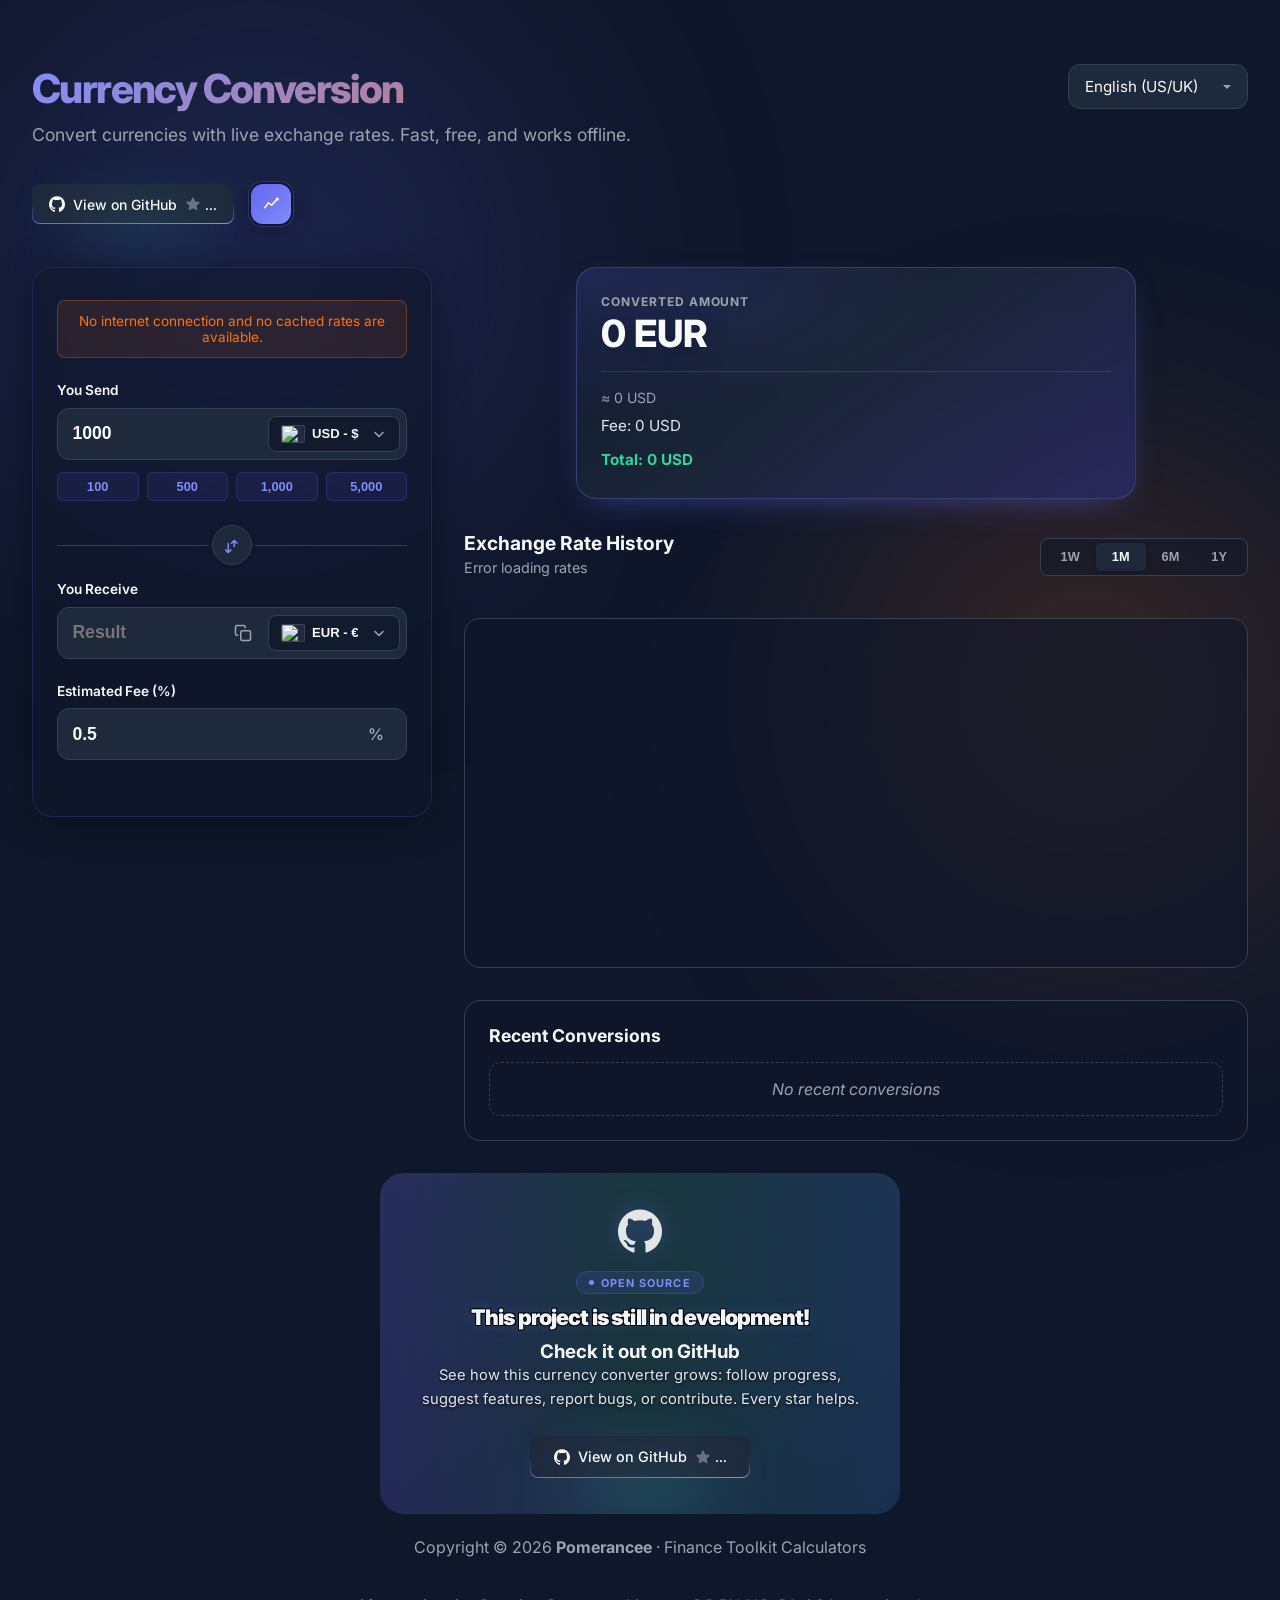
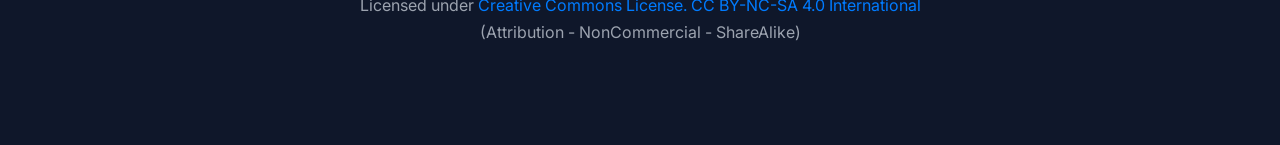
==== commit 7abd785c: "Add files via upload" ====
--- a/Calculators/Currency conversion/index.html
+++ b/Calculators/Currency conversion/index.html
@@ -29,8 +29,8 @@
     <link rel="preconnect" href="https://fonts.gstatic.com" crossorigin>
     <link href="https://fonts.googleapis.com/css2?family=Inter:wght@300;400;500;600;700;800&display=swap"
         rel="stylesheet">
-    <link rel="icon" type="image/x-icon" href="https://investmentcalculator.pomerancee.workers.dev/favicon.ico">
-    <link rel="stylesheet" href="../shared.css">
+    <link rel="icon" type="image/x-icon" href="favicon.ico">
+    <link rel="stylesheet" href="../../Modules/shared.css">
     <link rel="stylesheet" href="styles.css">
     <script src="https://cdn.jsdelivr.net/npm/chart.js"></script>
 </head>
@@ -44,28 +44,55 @@
         <header id="app-header-section">
             <div class="header-content">
                 <div class="app-header-copy">
-                    <h1 class="app-title">Currency Conversion</h1>
-                    <p class="app-description">Convert currencies with live exchange rates. Fast, free, and works offline.</p>
+                    <h1 class="app-title" data-i18n="title">Currency Conversion</h1>
+                    <p class="app-description" data-i18n="subtitle">Convert currencies with live exchange rates. Fast, free, and works offline.</p>
                     <div class="app-header-actions">
-<a class="github-btn" href="https://github.com/robajzsek-a11y/Investing-Calculator" target="_blank" rel="noopener noreferrer" title="View on GitHub" aria-label="View on GitHub">
+<a class="github-btn" href="https://github.com/robajzsek-a11y/Investing-Calculator" target="_blank" rel="noopener noreferrer" title="View on GitHub" aria-label="View on GitHub" data-i18n-title="githubPage" data-i18n-aria-label="githubPage">
                 <span class="gh-inner">
                     <svg class="gh-logo" viewBox="0 0 438.549 438.549" xmlns="http://www.w3.org/2000/svg" aria-hidden="true"><path d="M409.132 114.573c-19.608-33.596-46.205-60.194-79.798-79.8-33.598-19.607-70.277-29.408-110.063-29.408-39.781 0-76.472 9.804-110.063 29.408-33.596 19.605-60.192 46.204-79.8 79.8C9.803 148.168 0 184.854 0 224.63c0 47.78 13.94 90.745 41.827 128.906 27.884 38.164 63.906 64.572 108.063 79.227 5.14.954 8.945.283 11.419-1.996 2.475-2.282 3.711-5.14 3.711-8.562 0-.571-.049-5.708-.144-15.417a2549.81 2549.81 0 01-.144-25.406l-6.567 1.136c-4.187.767-9.469 1.092-15.846 1-6.374-.089-12.991-.757-19.842-1.999-6.854-1.231-13.229-4.086-19.13-8.559-5.898-4.473-10.085-10.328-12.56-17.556l-2.855-6.57c-1.903-4.374-4.899-9.233-8.992-14.559-4.093-5.331-8.232-8.945-12.419-10.848l-1.999-1.431c-1.332-.951-2.568-2.098-3.711-3.429-1.142-1.331-1.997-2.663-2.568-3.997-.572-1.335-.098-2.43 1.427-3.289 1.525-.859 4.281-1.276 8.28-1.276l5.708.853c3.807.763 8.516 3.042 14.133 6.851 5.614 3.806 10.229 8.754 13.846 14.842 4.38 7.806 9.657 13.754 15.846 17.847 6.184 4.093 12.419 6.136 18.699 6.136 6.28 0 11.704-.476 16.274-1.423 4.565-.952 8.848-2.383 12.847-4.285 1.713-12.758 6.377-22.559 13.988-29.41-10.848-1.14-20.601-2.857-29.264-5.14-8.658-2.286-17.605-5.996-26.835-11.14-9.235-5.137-16.896-11.516-22.985-19.126-6.09-7.614-11.088-17.61-14.987-29.979-3.901-12.374-5.852-26.648-5.852-42.826 0-23.035 7.52-42.637 22.557-58.817-7.044-17.318-6.379-36.732 1.997-58.24 5.52-1.715 13.706-.428 24.554 3.853 10.85 4.283 18.794 7.952 23.84 10.994 5.046 3.041 9.089 5.618 12.135 7.708 17.705-4.947 35.976-7.421 54.818-7.421s37.117 2.474 54.823 7.421l10.849-6.849c7.419-4.57 16.18-8.758 26.262-12.565 10.088-3.805 17.802-4.853 23.134-3.138 8.562 21.509 9.325 40.922 2.279 58.24 15.036 16.18 22.559 35.787 22.559 58.817 0 16.178-1.958 30.497-5.853 42.966-3.9 12.471-8.941 22.457-15.125 29.979-6.191 7.521-13.901 13.85-23.131 18.986-9.232 5.14-18.182 8.85-26.84 11.136-8.662 2.286-18.415 4.004-29.263 5.146 9.894 8.562 14.842 22.077 14.842 40.539v60.237c0 3.422 1.19 6.279 3.572 8.562 2.379 2.279 6.136 2.95 11.276 1.995 44.163-14.653 80.185-41.062 108.068-79.226 27.88-38.161 41.825-81.126 41.825-128.906-.01-39.771-9.818-76.454-29.414-110.049z" fill="currentColor"/></svg>
-                    <span class="gh-label">View on GitHub</span>
+                    <span class="gh-label" data-i18n="githubPage">View on GitHub</span>
                 </span>
                 <span class="gh-inner gh-star-group">
                     <svg class="gh-star-icon" aria-hidden="true" fill="currentColor" viewBox="0 0 24 24"><path clip-rule="evenodd" d="M10.788 3.21c.448-1.077 1.976-1.077 2.424 0l2.082 5.006 5.404.434c1.164.093 1.636 1.545.749 2.305l-4.117 3.527 1.257 5.273c.271 1.136-.964 2.033-1.96 1.425L12 18.354 7.373 21.18c-.996.608-2.231-.29-1.96-1.425l1.257-5.273-4.117-3.527c-.887-.76-.415-2.212.749-2.305l5.404-.434 2.082-5.005Z" fill-rule="evenodd"/></svg>
                     <span class="gh-star-count">...</span>
                 </span>
             </a>
-<a id="see-more-btn" href="../../index.html" title="See more calculators" aria-label="See more calculators">
+<a id="see-more-btn" href="../../index.html" title="See more calculators" aria-label="See more calculators" data-i18n-title="seeMoreCalculators" data-i18n-aria-label="seeMoreCalculators">
     <span class="smb-icon">
         <svg width="20" height="20" viewBox="0 0 32 32" fill="none" xmlns="http://www.w3.org/2000/svg" aria-hidden="true">
             <polyline points="6,22 12,14 17,18 26,8" stroke="white" stroke-width="2.4" stroke-linecap="round" stroke-linejoin="round" fill="none" />
             <circle cx="26" cy="8" r="2.5" fill="white" />
         </svg>
     </span>
-    <span class="smb-label">See more calculators</span>
+    <span class="smb-label" data-i18n="seeMoreCalculators">See more calculators</span>
 </a>                    </div>
+                </div>
+                <div class="top-controls">
+                    <div class="custom-select-wrapper" id="custom-language-select">
+                        <div class="selected-option" id="selected-language">
+                            <span class="option-text">English (US/UK)</span>
+                            <span class="select-arrow"></span>
+                        </div>
+                        <div class="custom-options" id="language-options"></div>
+                    </div>
+                    <select id="language-select" class="language-select hidden">
+                        <option value="en">English (US/UK)</option>
+                        <option value="cs">Čeština (Czech)</option>
+                        <option value="de">Deutsch (German)</option>
+                        <option value="fr">Français (French)</option>
+                        <option value="es">Español (Spanish)</option>
+                        <option value="it">Italiano (Italian)</option>
+                        <option value="sv">Svenska (Swedish)</option>
+                        <option value="no">Norsk (Norwegian)</option>
+                        <option value="da">Dansk (Danish)</option>
+                        <option value="pl">Polski (Polish)</option>
+                        <option value="hu">Magyar (Hungarian)</option>
+                        <option value="ro">Română (Romanian)</option>
+                        <option value="bg">Български (Bulgarian)</option>
+                        <option value="ru">Русский (Russian)</option>
+                        <option value="tr">Türkçe (Turkish)</option>
+                        <option value="ja">日本語 (Japanese)</option>
+                    </select>
                 </div>
             </div>
         </header>
@@ -82,9 +109,9 @@
                     <div id="api-status" class="api-status hidden"></div>
                     
                     <div class="input-group">
-                        <label for="amount-from">You Send</label>
+                        <label for="amount-from" data-i18n="youSend">You Send</label>
                         <div class="input-wrapper">
-                            <input type="number" id="amount-from" value="1000" min="0" step="any" placeholder="Amount">
+                            <input type="number" id="amount-from" value="1000" min="0" step="any" placeholder="Amount" data-i18n-placeholder="amountPlaceholder">
                             <select id="currency-from" class="currency-select"></select>
                         </div>
                         <div class="quick-amounts">
@@ -96,7 +123,7 @@
                     </div>
                     
                     <div class="swap-wrapper">
-                        <button id="swap-btn" class="swap-btn" aria-label="Swap currencies">
+                        <button id="swap-btn" class="swap-btn" aria-label="Swap currencies" title="Swap currencies" data-i18n-title="swapCurrencies" data-i18n-aria-label="swapCurrencies">
                             <svg viewBox="0 0 24 24" fill="none" stroke="currentColor" stroke-width="2" stroke-linecap="round" stroke-linejoin="round">
                                 <path d="M7 10v12"></path>
                                 <path d="M15 5.86V14"></path>
@@ -107,10 +134,10 @@
                     </div>
                     
                     <div class="input-group">
-                        <label for="amount-to">You Receive</label>
+                        <label for="amount-to" data-i18n="youReceive">You Receive</label>
                         <div class="input-wrapper">
-                            <input type="text" id="amount-to" readonly placeholder="Result">
-                            <button id="copy-btn" class="copy-btn" aria-label="Copy result" title="Copy result">
+                            <input type="text" id="amount-to" readonly placeholder="Result" data-i18n-placeholder="resultPlaceholder">
+                            <button id="copy-btn" class="copy-btn" aria-label="Copy result" title="Copy result" data-i18n-title="copyResult" data-i18n-aria-label="copyResult">
                                 <svg viewBox="0 0 24 24" fill="none" stroke="currentColor" stroke-width="2" stroke-linecap="round" stroke-linejoin="round">
                                     <rect x="9" y="9" width="13" height="13" rx="2" ry="2"></rect>
                                     <path d="M5 15H4a2 2 0 0 1-2-2V4a2 2 0 0 1 2-2h9a2 2 0 0 1 2 2v1"></path>
@@ -121,7 +148,7 @@
                     </div>
                     
                     <div class="input-group">
-                        <label for="fee-input">Estimated Fee (%)</label>
+                        <label for="fee-input" data-i18n="estimatedFeePercent">Estimated Fee (%)</label>
                         <div class="input-wrapper">
                             <input type="number" id="fee-input" value="0.5" min="0" step="0.1" max="100">
                             <span class="percent-symbol">%</span>
@@ -133,18 +160,15 @@
             <!-- Right Panel: Results & Chart -->
             <section class="results-panel">
                 <div class="summary-cards">
-                    <div class="standard-cards-wrapper">
-                        <div class="card invested">
-                            <h3 id="converted-label">Converted Amount (EUR)</h3>
-                            <p id="converted-amount" class="value">0</p>
-                        </div>
-                        <div class="card portfolio">
-                            <h3 id="fee-label">Estimated Fee (USD)</h3>
-                            <p id="fee-amount" class="value">0</p>
-                        </div>
-                        <div class="card profit">
-                            <h3 id="total-label">Total to Pay (USD)</h3>
-                            <p id="total-pay" class="value">0</p>
+                    <div class="conversion-result-box" aria-live="polite">
+                        <div class="conversion-main-row">
+                            <h3 id="converted-label" class="conversion-main-label">Converted amount</h3>
+                            <p id="converted-amount" class="conversion-main-value">0 EUR</p>
+                        </div>
+                        <div class="conversion-details">
+                            <p id="original-approx" class="conversion-detail conversion-detail-muted">≈ 0 USD</p>
+                            <p class="conversion-detail"><span id="fee-label" data-i18n="fee">Fee</span>: <span id="fee-amount">0 USD</span></p>
+                            <p class="conversion-detail conversion-total"><span id="total-label" data-i18n="total">Total</span>: <span id="total-pay">0 USD</span></p>
                         </div>
                     </div>
                 </div>
@@ -152,7 +176,7 @@
                 <div class="chart-header">
                     <div class="rate-info-container">
                         <div style="display: flex; align-items: baseline; gap: 1rem;">
-                            <h2 class="graph-title">Exchange Rate History</h2>
+                            <h2 class="graph-title" data-i18n="exchangeRateHistory">Exchange Rate History</h2>
                             <span id="rate-trend" class="profit-percent" style="margin-top: 0;"></span>
                         </div>
                         <div id="rate-display" class="rate-display">Loading rate...</div>
@@ -170,10 +194,13 @@
                 </div>
                 
                 <div class="history-section">
-                    <h3 class="history-title">Recent Conversions</h3>
+                    <h3 class="history-title" data-i18n="recentConversions">Recent Conversions</h3>
                     <ul id="history-list" class="history-list">
                         <!-- populated dynamically -->
                     </ul>
+                    <button id="history-toggle-btn" class="history-toggle-btn hidden" type="button" aria-expanded="false" data-i18n="showMore">
+                        Show more
+                    </button>
                 </div>
             </section>
         </main>
@@ -183,16 +210,17 @@
     </div>
 
     <!-- GitHub CTA Banner -->
-    <section class="gh-cta" aria-label="GitHub project">
+    <section class="gh-cta" aria-label="GitHub project" data-i18n-aria-label="githubProjectLabel">
         <div class="gh-cta-inner">
             <svg class="gh-cta-octocat" viewBox="0 0 438.549 438.549" xmlns="http://www.w3.org/2000/svg" aria-hidden="true"><path d="M409.132 114.573c-19.608-33.596-46.205-60.194-79.798-79.8-33.598-19.607-70.277-29.408-110.063-29.408-39.781 0-76.472 9.804-110.063 29.408-33.596 19.605-60.192 46.204-79.8 79.8C9.803 148.168 0 184.854 0 224.63c0 47.78 13.94 90.745 41.827 128.906 27.884 38.164 63.906 64.572 108.063 79.227 5.14.954 8.945.283 11.419-1.996 2.475-2.282 3.711-5.14 3.711-8.562 0-.571-.049-5.708-.144-15.417a2549.81 2549.81 0 01-.144-25.406l-6.567 1.136c-4.187.767-9.469 1.092-15.846 1-6.374-.089-12.991-.757-19.842-1.999-6.854-1.231-13.229-4.086-19.13-8.559-5.898-4.473-10.085-10.328-12.56-17.556l-2.855-6.57c-1.903-4.374-4.899-9.233-8.992-14.559-4.093-5.331-8.232-8.945-12.419-10.848l-1.999-1.431c-1.332-.951-2.568-2.098-3.711-3.429-1.142-1.331-1.997-2.663-2.568-3.997-.572-1.335-.098-2.43 1.427-3.289 1.525-.859 4.281-1.276 8.28-1.276l5.708.853c3.807.763 8.516 3.042 14.133 6.851 5.614 3.806 10.229 8.754 13.846 14.842 4.38 7.806 9.657 13.754 15.846 17.847 6.184 4.093 12.419 6.136 18.699 6.136 6.28 0 11.704-.476 16.274-1.423 4.565-.952 8.848-2.383 12.847-4.285 1.713-12.758 6.377-22.559 13.988-29.41-10.848-1.14-20.601-2.857-29.264-5.14-8.658-2.286-17.605-5.996-26.835-11.14-9.235-5.137-16.896-11.516-22.985-19.126-6.09-7.614-11.088-17.61-14.987-29.979-3.901-12.374-5.852-26.648-5.852-42.826 0-23.035 7.52-42.637 22.557-58.817-7.044-17.318-6.379-36.732 1.997-58.24 5.52-1.715 13.706-.428 24.554 3.853 10.85 4.283 18.794 7.952 23.84 10.994 5.046 3.041 9.089 5.618 12.135 7.708 17.705-4.947 35.976-7.421 54.818-7.421s37.117 2.474 54.823 7.421l10.849-6.849c7.419-4.57 16.18-8.758 26.262-12.565 10.088-3.805 17.802-4.853 23.134-3.138 8.562 21.509 9.325 40.922 2.279 58.24 15.036 16.18 22.559 35.787 22.559 58.817 0 16.178-1.958 30.497-5.853 42.966-3.9 12.471-8.941 22.457-15.125 29.979-6.191 7.521-13.901 13.85-23.131 18.986-9.232 5.14-18.182 8.85-26.84 11.136-8.662 2.286-18.415 4.004-29.263 5.146 9.894 8.562 14.842 22.077 14.842 40.539v60.237c0 3.422 1.19 6.279 3.572 8.562 2.379 2.279 6.136 2.95 11.276 1.995 44.163-14.653 80.185-41.062 108.068-79.226 27.88-38.161 41.825-81.126 41.825-128.906-.01-39.771-9.818-76.454-29.414-110.049z" fill="currentColor"/></svg>
-            <div class="gh-cta-eyebrow"><span class="gh-cta-eyebrow-dot" aria-hidden="true"></span> Open Source</div>
-            <h2 class="gh-cta-title">Track this project on GitHub</h2>
-            <p class="gh-cta-text">See how this <strong>Finance Calculator suite</strong> grows - follow our progress, suggest features, report bugs, or contribute. Every star helps!</p>
-            <a id="gh-cta-btn-currency" class="github-btn" href="https://github.com/robajzsek-a11y/Investing-Calculator" target="_blank" rel="noopener noreferrer" title="View on GitHub" aria-label="View on GitHub">
+            <div class="gh-cta-eyebrow"><span class="gh-cta-eyebrow-dot" aria-hidden="true"></span> <span data-i18n="openSource">Open Source</span></div>
+            <h2 class="gh-cta-title" data-i18n="ctaTitle">This project is still in development!</h2>
+            <h3 class="gh-cta-subtitle"><span data-i18n="ctaSubtitlePrefix">Check this out on</span> <strong>GitHub</strong></h3>
+            <p class="gh-cta-text" data-i18n="ctaText">See how this Currency Calculator Converter grows - follow our progress, suggest features, report bugs, or contribute. Every star helps!</p>
+            <a id="gh-cta-btn-currency" class="github-btn" href="https://github.com/robajzsek-a11y/Investing-Calculator" target="_blank" rel="noopener noreferrer" title="View on GitHub" aria-label="View on GitHub" data-i18n-title="githubPage" data-i18n-aria-label="githubPage">
                 <span class="gh-inner">
                     <svg class="gh-logo" viewBox="0 0 438.549 438.549" xmlns="http://www.w3.org/2000/svg" aria-hidden="true"><path d="M409.132 114.573c-19.608-33.596-46.205-60.194-79.798-79.8-33.598-19.607-70.277-29.408-110.063-29.408-39.781 0-76.472 9.804-110.063 29.408-33.596 19.605-60.192 46.204-79.8 79.8C9.803 148.168 0 184.854 0 224.63c0 47.78 13.94 90.745 41.827 128.906 27.884 38.164 63.906 64.572 108.063 79.227 5.14.954 8.945.283 11.419-1.996 2.475-2.282 3.711-5.14 3.711-8.562 0-.571-.049-5.708-.144-15.417a2549.81 2549.81 0 01-.144-25.406l-6.567 1.136c-4.187.767-9.469 1.092-15.846 1-6.374-.089-12.991-.757-19.842-1.999-6.854-1.231-13.229-4.086-19.13-8.559-5.898-4.473-10.085-10.328-12.56-17.556l-2.855-6.57c-1.903-4.374-4.899-9.233-8.992-14.559-4.093-5.331-8.232-8.945-12.419-10.848l-1.999-1.431c-1.332-.951-2.568-2.098-3.711-3.429-1.142-1.331-1.997-2.663-2.568-3.997-.572-1.335-.098-2.43 1.427-3.289 1.525-.859 4.281-1.276 8.28-1.276l5.708.853c3.807.763 8.516 3.042 14.133 6.851 5.614 3.806 10.229 8.754 13.846 14.842 4.38 7.806 9.657 13.754 15.846 17.847 6.184 4.093 12.419 6.136 18.699 6.136 6.28 0 11.704-.476 16.274-1.423 4.565-.952 8.848-2.383 12.847-4.285 1.713-12.758 6.377-22.559 13.988-29.41-10.848-1.14-20.601-2.857-29.264-5.14-8.658-2.286-17.605-5.996-26.835-11.14-9.235-5.137-16.896-11.516-22.985-19.126-6.09-7.614-11.088-17.61-14.987-29.979-3.901-12.374-5.852-26.648-5.852-42.826 0-23.035 7.52-42.637 22.557-58.817-7.044-17.318-6.379-36.732 1.997-58.24 5.52-1.715 13.706-.428 24.554 3.853 10.85 4.283 18.794 7.952 23.84 10.994 5.046 3.041 9.089 5.618 12.135 7.708 17.705-4.947 35.976-7.421 54.818-7.421s37.117 2.474 54.823 7.421l10.849-6.849c7.419-4.57 16.18-8.758 26.262-12.565 10.088-3.805 17.802-4.853 23.134-3.138 8.562 21.509 9.325 40.922 2.279 58.24 15.036 16.18 22.559 35.787 22.559 58.817 0 16.178-1.958 30.497-5.853 42.966-3.9 12.471-8.941 22.457-15.125 29.979-6.191 7.521-13.901 13.85-23.131 18.986-9.232 5.14-18.182 8.85-26.84 11.136-8.662 2.286-18.415 4.004-29.263 5.146 9.894 8.562 14.842 22.077 14.842 40.539v60.237c0 3.422 1.19 6.279 3.572 8.562 2.379 2.279 6.136 2.95 11.276 1.995 44.163-14.653 80.185-41.062 108.068-79.226 27.88-38.161 41.825-81.126 41.825-128.906-.01-39.771-9.818-76.454-29.414-110.049z" fill="currentColor"/></svg>
-                    <span class="gh-label">View on GitHub</span>
+                    <span class="gh-label" data-i18n="githubPage">View on GitHub</span>
                 </span>
                 <span class="gh-inner gh-star-group">
                     <svg class="gh-star-icon" aria-hidden="true" fill="currentColor" viewBox="0 0 24 24"><path clip-rule="evenodd" d="M10.788 3.21c.448-1.077 1.976-1.077 2.424 0l2.082 5.006 5.404.434c1.164.093 1.636 1.545.749 2.305l-4.117 3.527 1.257 5.273c.271 1.136-.964 2.033-1.96 1.425L12 18.354 7.373 21.18c-.996.608-2.231-.29-1.96-1.425l1.257-5.273-4.117-3.527c-.887-.76-.415-2.212.749-2.305l5.404-.434 2.082-5.005Z" fill-rule="evenodd"/></svg>
@@ -202,19 +230,21 @@
         </div>
     </section>
     <footer style="text-align: center; padding: 20px; font-size: 0.8rem; color: #888; line-height: 1.6;">
-        <p>Copyright &copy; 2026 <strong>Pomerancee</strong> &middot; Finance Toolkit Calculators</p>
+        <p><span data-i18n="footerCopyrightPrefix">Copyright &copy; 2026</span> <strong>Pomerancee</strong> &middot; <span data-i18n="footerCopyrightSuffix">Finance Toolkit Calculators</span></p>
         <p>
-            Licensed under
+            <span data-i18n="licensedUnder">Licensed under</span>
             <a rel="license" href="https://creativecommons.org/licenses/by-nc-sa/4.0/" target="_blank"
                 style="color: #007bff; text-decoration: none;">
-                Creative Commons License.
-                CC BY-NC-SA 4.0 International
+                <span data-i18n="licenseName">Creative Commons License.</span>
+                <span data-i18n="licenseType">CC BY-NC-SA 4.0 International</span>
             </a>
             <br>
-            (Attribution &ndash; NonCommercial &ndash; ShareAlike)
+            (<span data-i18n="licenseTerms">Attribution - NonCommercial - ShareAlike</span>)
         </p>
     </footer>
-<script src="../../github-stars.js"></script>
+<script src="../../Modules/github-stars.js"></script>
+<script src="data/translations.js"></script>
+<script src="../../Modules/Language-Algorythm.js"></script>
 <script type="module" src="app.js"></script>
     </body>
 </html>
--- a/Modules/shared.css
+++ b/Modules/shared.css
@@ -0,0 +1,359 @@
+/*---------SEE MORE CALCULATORS BUTTON (SHARED)------------*/
+
+/*---------SHARED LANGUAGE DROPDOWN------------*/
+
+.custom-select-wrapper {
+    position: relative;
+    width: 100%;
+    z-index: 100;
+}
+
+.selected-option {
+    background: var(--input-bg, var(--bg-card));
+    border: 1px solid var(--border-color, var(--border));
+    border-radius: var(--radius-md, 0.75rem);
+    padding: 0.75rem 1rem;
+    cursor: pointer;
+    display: flex;
+    justify-content: space-between;
+    align-items: center;
+    font-size: 0.95rem;
+    color: var(--text-main);
+    transition: all 0.2s;
+    white-space: nowrap;
+    overflow: hidden;
+    min-height: 44px;
+}
+
+.selected-option:hover {
+    border-color: var(--primary-color, var(--primary, #6366f1));
+}
+
+.select-arrow {
+    width: 0;
+    height: 0;
+    border-left: 4px solid transparent;
+    border-right: 4px solid transparent;
+    border-top: 4px solid var(--text-secondary);
+    margin-left: 8px;
+    transition: transform 0.2s;
+}
+
+.custom-options {
+    position: absolute;
+    top: calc(100% + 5px);
+    left: 0;
+    width: 100%;
+    background: var(--bg-card);
+    border: 1px solid var(--border-color, var(--border));
+    border-radius: var(--radius-md, 0.75rem);
+    box-shadow: var(--shadow-md, 0 10px 24px rgba(0, 0, 0, 0.22));
+    max-height: 0;
+    overflow-y: auto;
+    opacity: 0;
+    visibility: hidden;
+    pointer-events: none;
+    transform: translateY(-8px);
+    transform-origin: top;
+    transition: max-height 0.5s ease-in-out, opacity 0.35s ease, transform 0.35s ease, visibility 0s linear 0.35s;
+    z-index: 101;
+}
+
+.custom-select-wrapper.open {
+    z-index: 2000;
+}
+
+.custom-select-wrapper.open .custom-options {
+    max-height: 400px;
+    opacity: 1;
+    visibility: visible;
+    pointer-events: auto;
+    transform: translateY(0);
+    transition: max-height 0.5s ease-in-out, opacity 0.35s ease, transform 0.35s ease, visibility 0s linear 0s;
+}
+
+.custom-select-wrapper.open .select-arrow {
+    transform: rotate(180deg);
+}
+
+.custom-option {
+    padding: 0.75rem 1rem;
+    cursor: pointer;
+    font-size: 0.875rem;
+    color: var(--text-main);
+    opacity: 0;
+    transform: translateY(-14px);
+    transition: opacity 0.3s ease, transform 0.5s cubic-bezier(0.22, 1, 0.36, 1), background 0.2s;
+    transition-delay: 0s;
+}
+
+.custom-select-wrapper.open .custom-option {
+    opacity: 1;
+    transform: translateY(0);
+    transition-delay: calc(var(--stagger-index, 0) * 0.04s);
+}
+
+.custom-option:hover {
+    background: var(--input-bg, rgba(255, 255, 255, 0.04));
+    color: var(--primary-color, var(--primary, #6366f1));
+}
+
+.custom-option.selected {
+    background: var(--primary-color, var(--primary, #6366f1));
+    color: #fff;
+}
+
+#see-more-btn {
+    position: relative;
+    z-index: 100;
+    display: inline-flex;
+    align-items: center;
+    width: 46px; /* Icon only by default */
+    height: 46px;
+    background: rgba(15, 23, 42, 0.82);
+    border: 1px solid rgba(99, 102, 241, 0.35);
+    border-radius: 14px;
+    color: #e2e8f0;
+    font-family: var(--font, var(--font-family, 'Inter', system-ui, sans-serif));
+    font-size: 0.88rem;
+    font-weight: 600;
+    cursor: pointer;
+    text-decoration: none;
+    backdrop-filter: blur(12px);
+    -webkit-backdrop-filter: blur(12px);
+    overflow: hidden;
+    transition: width 0.45s cubic-bezier(0.4, 0, 0.2, 1), border-color 0.3s, box-shadow 0.3s;
+    box-shadow: 0 4px 20px rgba(0, 0, 0, 0.3);
+    user-select: none;
+    -webkit-user-select: none;
+    white-space: nowrap;
+}
+
+#see-more-btn:hover {
+    width: 262px; /* Fits the longest current seeMoreCalculators translation */
+    border-color: rgba(99, 102, 241, 0.65);
+    box-shadow: 0 4px 24px rgba(99, 102, 241, 0.25);
+}
+
+#see-more-btn .smb-icon {
+    position: absolute;
+    left: 2px;
+    top: 2px;
+    width: 40px;
+    height: 40px;
+    border-radius: 12px;
+    background: linear-gradient(135deg, #6366f1 0%, #818cf8 100%);
+    display: flex;
+    align-items: center;
+    justify-content: center;
+    flex-shrink: 0;
+    z-index: 10;
+}
+
+#see-more-btn .smb-icon svg {
+    width: 20px;
+    height: 20px;
+    flex-shrink: 0;
+    color: #fff;
+    z-index: 11;
+}
+
+#see-more-btn .smb-label {
+    padding-left: 52px;
+    padding-right: 15px;
+    white-space: nowrap;
+    letter-spacing: -0.01em;
+    font-weight: 800;
+    font-family: var(--font, var(--font-family, 'Inter', system-ui, sans-serif));
+    background: linear-gradient(135deg, var(--primary, var(--primary-color, #6366f1)), var(--success, var(--success-color, #10b981)));
+    background-clip: text;
+    -webkit-background-clip: text;
+    -webkit-text-fill-color: transparent;
+    opacity: 0;
+    transition: opacity 0.3s ease;
+}
+
+#see-more-btn:hover .smb-label {
+    opacity: 1;
+}
+
+@media (max-width: 900px) {
+    #see-more-btn {
+        width: 40px;
+        height: 40px;
+        border-radius: 12px;
+        font-size: 0.74rem;
+    }
+    #see-more-btn:hover {
+        width: 224px;
+    }
+
+    #see-more-btn .smb-icon {
+        width: 34px;
+        height: 34px;
+        border-radius: 10px;
+    }
+
+    #see-more-btn .smb-label {
+        padding-left: 44px;
+    }
+}
+
+
+/*---------GITHUB BUTTON------------*/
+
+@keyframes animate-rainbow {
+    0% {
+        background-position: 0% 50%;
+    }
+
+    50% {
+        background-position: 100% 50%;
+    }
+
+    100% {
+        background-position: 0% 50%;
+    }
+}
+
+.github-btn {
+    position: relative;
+    display: inline-flex;
+    align-items: center;
+    justify-content: center;
+    gap: 0;
+    height: 2.5rem;
+    padding: 0 1rem;
+    border-radius: 0.5rem;
+    font-size: 0.875rem;
+    font-weight: 500;
+    font-family: inherit;
+    color: var(--text-main);
+    text-decoration: none;
+    white-space: nowrap;
+    cursor: pointer;
+    border: calc(0.08 * 1rem) solid transparent;
+    background:
+        linear-gradient(var(--bg-card), var(--bg-card)),
+        linear-gradient(var(--bg-card) 50%, rgba(30, 41, 59, 0.6) 80%, rgba(15, 23, 42, 0)),
+        linear-gradient(90deg,
+            hsl(245, 82%, 67%),
+            hsl(160, 84%, 39%),
+            hsl(213, 93%, 68%),
+            hsl(160, 84%, 39%),
+            hsl(245, 82%, 67%));
+    background-origin: border-box;
+    background-clip: padding-box, border-box, border-box;
+    background-size: 200% auto;
+    animation: animate-rainbow 4s linear infinite;
+    transition: transform 0.2s ease, box-shadow 0.2s ease;
+}
+
+.github-btn::before {
+    content: '';
+    position: absolute;
+    bottom: -20%;
+    left: 50%;
+    transform: translateX(-50%);
+    width: 60%;
+    height: 20%;
+    background: linear-gradient(90deg,
+            hsl(245, 82%, 67%),
+            hsl(160, 84%, 39%),
+            hsl(213, 93%, 68%),
+            hsl(160, 84%, 39%),
+            hsl(245, 82%, 67%));
+    background-size: 200% auto;
+    animation: animate-rainbow 4s linear infinite;
+    filter: blur(2rem);
+    z-index: 0;
+}
+
+.github-btn:hover {
+    transform: scale(1.1);
+}
+
+.github-btn:active {
+    transform: scale(0.95);
+}
+
+.github-btn .gh-inner {
+    position: relative;
+    z-index: 1;
+    display: flex;
+    align-items: center;
+    gap: 0.25rem;
+}
+
+.github-btn .gh-star-group {
+    margin-left: 0.5rem;
+}
+
+.github-btn .gh-label {
+    margin-left: 0.25rem;
+    color: var(--text-main);
+}
+
+.github-btn .gh-logo {
+    width: 1rem;
+    height: 1rem;
+    flex-shrink: 0;
+}
+
+.github-btn .gh-star-icon {
+    width: 1rem;
+    height: 1rem;
+    color: #6b7280;
+    transform-origin: center;
+    transition: color 0.3s ease, filter 0.3s ease, rotate 0.6s ease, scale 0.3s ease;
+}
+
+.github-btn:hover .gh-star-icon {
+    color: #facc15;
+    scale: 1.1;
+    rotate: 360deg;
+    filter:
+        drop-shadow(0 0 5px rgba(255, 208, 0, 0.8)) drop-shadow(0 0 10px rgba(255, 208, 0, 0.6));
+}
+
+.github-btn .gh-star-count {
+    font-size: 0.875rem;
+    font-weight: 500;
+    color: var(--text-main);
+    font-variant-numeric: tabular-nums;
+}
+
+body.light-mode .github-btn {
+    background:
+        linear-gradient(#ffffff, #ffffff),
+        linear-gradient(#ffffff 50%, rgba(255, 255, 255, 0.6) 80%, rgba(0, 0, 0, 0)),
+        linear-gradient(90deg,
+            hsl(245, 82%, 67%),
+            hsl(160, 84%, 39%),
+            hsl(213, 93%, 68%),
+            hsl(160, 84%, 39%),
+            hsl(245, 82%, 67%));
+    background-origin: border-box;
+    background-clip: padding-box, border-box, border-box;
+    background-size: 200% auto;
+}
+
+body.light-mode .github-btn .gh-logo path {
+    fill: #1e293b;
+}
+
+body.light-mode .github-btn .gh-star-count,
+body.light-mode .github-btn .gh-label {
+    color: #111827;
+}
+
+.app-header-actions {
+    display: flex;
+    flex-direction: column;
+    align-items: flex-start;
+    gap: 0.9rem;
+}
+
+.app-header-actions .github-btn {
+    width: fit-content;
+}
--- a/Calculators/Currency conversion/styles.css
+++ b/Calculators/Currency conversion/styles.css
@@ -149,6 +149,7 @@
     flex-direction: column;
     gap: 1rem;
     align-items: flex-start;
+    width: 100%;
 }
 .app-title {
     font-size: 2.5rem;
@@ -166,10 +167,59 @@
     line-height: 1.6;
 }
 
+.header-content {
+    position: relative;
+    width: 100%;
+}
+
+.app-header-copy {
+    padding-right: 220px;
+}
+
+/* Keep header CTA buttons on one horizontal row */
+.app-header-actions {
+    display: flex;
+    flex-direction: row;
+    align-items: center;
+    flex-wrap: wrap;
+    gap: 0.9rem;
+}
+
+.top-controls {
+    position: absolute;
+    top: 0;
+    right: 0;
+    display: flex;
+    flex-direction: column;
+    align-items: flex-end;
+    gap: 0.5rem;
+}
+
+.top-controls #custom-language-select {
+    width: max-content;
+    min-width: 180px;
+}
+
+.top-controls #custom-language-select .custom-options {
+    width: max-content;
+    min-width: 100%;
+    left: auto;
+    right: 0;
+}
+
+.language-select.hidden {
+    display: none;
+}
+
+#app-header-section #see-more-btn:hover {
+    width: 262px;
+}
+
 .calculator-grid {
     display: grid;
     grid-template-columns: 400px 1fr;
-    gap: 2rem;
+    column-gap: 2rem !important;
+    row-gap: 2rem;
     align-items: flex-start;
 }
 
@@ -564,15 +614,118 @@
 
 /* Right Panel: Results & Chart */
 .results-panel {
+    --results-content-width: min(980px, 100%);
     display: flex;
     flex-direction: column;
     gap: 2rem;
 }
 
-.standard-cards-wrapper {
-    display: grid;
-    grid-template-columns: repeat(3, 1fr);
-    gap: 1rem;
+.summary-cards {
+    width: var(--results-content-width);
+    margin: 0;
+    display: flex;
+    justify-content: center;
+}
+
+.conversion-result-box {
+    position: relative;
+    overflow: hidden;
+    width: fit-content;
+    min-width: min(560px, 100%);
+    max-width: min(860px, 100%);
+    padding: 1.6rem 1.5rem;
+    border-radius: 20px;
+    border: 1px solid rgba(129, 140, 248, 0.25);
+    background:
+        radial-gradient(120% 120% at 0% 0%, rgba(99, 102, 241, 0.2) 0%, transparent 55%),
+        linear-gradient(145deg, rgba(15, 23, 42, 0.88) 0%, rgba(30, 41, 59, 0.82) 45%, rgba(49, 46, 129, 0.58) 100%);
+    backdrop-filter: blur(8px);
+    -webkit-backdrop-filter: blur(8px);
+    box-shadow: 0 12px 36px -18px rgba(99, 102, 241, 0.65);
+}
+
+.conversion-result-box::after {
+    content: '';
+    position: absolute;
+    inset: -1px;
+    border-radius: inherit;
+    pointer-events: none;
+    border: 1px solid rgba(255, 255, 255, 0.05);
+}
+
+.conversion-main-row {
+    padding-bottom: 1rem;
+    margin-bottom: 0.95rem;
+    border-bottom: 1px solid rgba(148, 163, 184, 0.2);
+}
+
+.conversion-main-label {
+    margin: 0 0 0.35rem;
+    font-size: 0.75rem;
+    letter-spacing: 0.08em;
+    text-transform: uppercase;
+    color: var(--text-secondary);
+    font-weight: 700;
+}
+
+.conversion-main-value {
+    margin: 0;
+    display: flex;
+    align-items: center;
+    flex-wrap: wrap;
+    gap: 0.55rem;
+    font-size: clamp(1.6rem, 4vw, 2.35rem);
+    font-weight: 800;
+    line-height: 1.08;
+    color: #f8fafc;
+    text-shadow: 0 6px 20px rgba(15, 23, 42, 0.55);
+}
+
+.conversion-main-value .flag-icon {
+    width: 28px;
+    height: 20px;
+}
+
+.conversion-main-value span {
+    min-width: 0;
+    overflow-wrap: anywhere;
+    word-break: break-word;
+}
+
+.conversion-details {
+    display: flex;
+    flex-direction: column;
+    gap: 0.45rem;
+}
+
+.conversion-detail {
+    margin: 0;
+    font-size: 0.95rem;
+    color: #e2e8f0;
+    line-height: 1.5;
+}
+
+.conversion-detail-muted {
+    color: var(--text-secondary);
+    font-size: 0.88rem;
+}
+
+.conversion-total {
+    margin-top: 0.25rem;
+    font-weight: 700;
+    color: #34d399;
+}
+
+.conversion-detail #fee-amount,
+.conversion-detail #total-pay {
+    display: inline-flex;
+    align-items: center;
+    gap: 0.4rem;
+}
+
+.conversion-total .flag-icon {
+    width: 20px;
+    height: 14px;
 }
 .card {
     background: rgba(15, 23, 42, 0.6);
@@ -610,10 +763,11 @@
 .profit-percent.down { color: #ef4444; }
 
 .chart-header {
+    width: var(--results-content-width);
+    margin: 0 0 0.65rem;
     display: flex;
     justify-content: space-between;
     align-items: flex-end;
-    margin-bottom: 1.5rem;
     flex-wrap: wrap;
     gap: 1rem;
 }
@@ -673,11 +827,14 @@
     border-radius: 1rem;
     padding: 1.5rem;
     height: 350px;
-    width: 100%;
+    width: var(--results-content-width);
+    margin: 0;
     position: relative;
 }
 
 .history-section {
+    width: var(--results-content-width);
+    margin: 0;
     background: rgba(15, 23, 42, 0.6);
     border: 1px solid var(--border);
     border-radius: 1rem;
@@ -713,11 +870,70 @@
     background: transparent;
     border: 1px dashed var(--border);
 }
+.history-toggle-btn {
+    margin-top: 1rem;
+    border: 1px solid rgba(99, 102, 241, 0.35);
+    background: rgba(99, 102, 241, 0.12);
+    color: var(--primary-hover);
+    border-radius: 0.65rem;
+    padding: 0.55rem 0.9rem;
+    font-size: 0.85rem;
+    font-weight: 600;
+    cursor: pointer;
+    transition: transform 0.24s ease, border-color 0.24s ease, box-shadow 0.24s ease, background 0.24s ease, color 0.24s ease;
+}
+.history-toggle-btn:hover {
+    background: rgba(99, 102, 241, 0.2);
+    border-color: var(--primary-hover);
+    transform: translateY(-1px);
+}
+.history-toggle-btn:active {
+    transform: translateY(0) scale(0.995);
+}
+.history-toggle-btn.is-clicked {
+    animation: history-toggle-press 240ms cubic-bezier(0.22, 1, 0.36, 1);
+}
+.history-toggle-btn.hidden {
+    display: none;
+}
+
+.history-list li.history-item-extra {
+    overflow: hidden;
+    max-height: 260px;
+    opacity: 1;
+    transform: translateY(0);
+    transition: max-height 420ms cubic-bezier(0.22, 1, 0.36, 1), opacity 320ms ease, transform 420ms cubic-bezier(0.22, 1, 0.36, 1), margin 420ms cubic-bezier(0.22, 1, 0.36, 1), padding 420ms cubic-bezier(0.22, 1, 0.36, 1), border-width 420ms cubic-bezier(0.22, 1, 0.36, 1);
+}
+
+.history-list:not(.is-expanded) li.history-item-extra {
+    max-height: 0;
+    opacity: 0;
+    transform: translateY(-8px);
+    margin: 0;
+    padding-top: 0;
+    padding-bottom: 0;
+    border-width: 0;
+    pointer-events: none;
+}
+
+@keyframes history-toggle-press {
+    0% {
+        transform: translateY(-1px) scale(1);
+    }
+    45% {
+        transform: translateY(0) scale(0.965);
+    }
+    100% {
+        transform: translateY(-1px) scale(1);
+    }
+}
 .hist-main {
     display: flex;
     align-items: center;
     gap: 0.5rem;
     margin-bottom: 0.5rem;
+    min-width: 0;
+    flex-wrap: wrap;
 }
 .hist-amt {
     color: var(--text-secondary);
@@ -728,6 +944,15 @@
     font-weight: 700;
     font-size: 1rem;
 }
+.hist-currency {
+    min-width: 0;
+    flex: 1 1 0;
+}
+.hist-currency span {
+    min-width: 0;
+    overflow-wrap: anywhere;
+    word-break: break-word;
+}
 .hist-date {
     font-size: 0.75rem;
     color: var(--text-secondary);
@@ -737,8 +962,9 @@
     .calculator-grid {
         grid-template-columns: 1fr;
     }
-    .standard-cards-wrapper {
-        grid-template-columns: 1fr;
+    .conversion-result-box {
+        padding: 1.25rem;
+        border-radius: 18px;
     }
     .controls-panel {
         max-width: 580px;
@@ -748,3 +974,288 @@
         flex-basis: 220px;
     }
 }
+
+@media (max-width: 900px) {
+    :root {
+        --mobile-body-padding: clamp(0.65rem, 3vw, 1rem);
+        --mobile-section-gap: clamp(0.85rem, 2.8vw, 1.15rem);
+        --mobile-card-radius: 18px;
+        --mobile-control-height: 50px;
+        --mobile-title-size: clamp(1.35rem, 6vw, 1.75rem);
+        --mobile-subtitle-size: clamp(0.86rem, 3.4vw, 0.95rem);
+    }
+
+    body {
+        padding: var(--mobile-body-padding);
+        padding-bottom: 1.2rem;
+    }
+
+    .app-container {
+        max-width: 100%;
+    }
+
+    #app-header-section {
+        margin-bottom: var(--mobile-section-gap);
+    }
+
+    .header-content {
+        align-items: flex-start;
+        gap: 0.8rem;
+    }
+
+    .app-header-copy {
+        width: 100%;
+        padding-right: 0;
+    }
+
+    .app-title {
+        font-size: var(--mobile-title-size);
+        margin-bottom: 0.35rem;
+        line-height: 1.12;
+    }
+
+    .app-description {
+        font-size: var(--mobile-subtitle-size);
+        margin-bottom: 0.25rem;
+        line-height: 1.45;
+    }
+
+    .app-header-actions {
+        width: 100%;
+        align-items: stretch;
+        margin-top: 0.55rem;
+    }
+
+    .top-controls {
+        position: static;
+        width: 100%;
+        align-items: flex-start;
+    }
+
+    .app-header-actions .github-btn,
+    .app-header-actions #see-more-btn {
+        max-width: 100%;
+    }
+
+    .calculator-grid {
+        display: flex;
+        flex-direction: column;
+        gap: var(--mobile-section-gap);
+    }
+
+    .controls-panel,
+    .chart-container,
+    .history-section,
+    .conversion-result-box {
+        border-radius: var(--mobile-card-radius);
+    }
+
+    .controls-panel {
+        padding: 1rem 0.9rem;
+    }
+
+    .controls-content {
+        gap: 0.8rem;
+    }
+
+    .input-group {
+        margin-bottom: 1rem;
+    }
+
+    .input-group label {
+        font-size: 0.82rem;
+        margin-bottom: 0.45rem;
+    }
+
+    .input-wrapper {
+        min-height: var(--mobile-control-height);
+        padding: 0.45rem;
+    }
+
+    .input-wrapper input {
+        min-height: calc(var(--mobile-control-height) - 8px);
+        font-size: 1rem;
+    }
+
+    .custom-select {
+        width: 100%;
+        max-width: 52%;
+    }
+
+    .custom-select-trigger {
+        min-height: calc(var(--mobile-control-height) - 8px);
+        font-size: 0.86rem;
+        padding: 0.6rem 0.65rem;
+    }
+
+    .quick-amounts {
+        overflow-x: auto;
+        -webkit-overflow-scrolling: touch;
+        scrollbar-width: thin;
+        flex-wrap: nowrap;
+        padding-bottom: 0.2rem;
+    }
+
+    .quick-amount-btn {
+        flex: 0 0 auto;
+        min-width: 92px;
+        min-height: 42px;
+        font-size: 0.85rem;
+        padding: 0 0.8rem;
+        border-radius: 0.55rem;
+    }
+
+    .swap-btn {
+        width: 46px;
+        height: 46px;
+    }
+
+    .copy-btn {
+        min-width: 38px;
+        min-height: 38px;
+    }
+
+    .results-panel {
+        gap: var(--mobile-section-gap);
+    }
+
+    .conversion-result-box {
+        width: 100%;
+        min-width: 0;
+        max-width: 100%;
+        padding: 1.25rem 1rem;
+    }
+
+    .conversion-main-value {
+        font-size: clamp(1.45rem, 7.2vw, 1.95rem);
+    }
+
+    .conversion-main-value .flag-icon {
+        width: 24px;
+        height: 18px;
+    }
+
+    .conversion-detail {
+        font-size: 0.9rem;
+    }
+
+    .conversion-detail-muted {
+        font-size: 0.83rem;
+    }
+
+    .chart-header {
+        margin-bottom: 0.25rem;
+        gap: 0.75rem;
+    }
+
+    .graph-title {
+        font-size: 1.05rem;
+    }
+
+    .rate-display {
+        font-size: 0.8rem;
+        line-height: 1.35;
+        gap: 0.4rem;
+    }
+
+    .time-filters {
+        width: 100%;
+        overflow-x: auto;
+        -webkit-overflow-scrolling: touch;
+        justify-content: flex-start;
+        flex-wrap: nowrap;
+    }
+
+    .time-btn {
+        flex: 0 0 auto;
+        min-width: 56px;
+        min-height: 40px;
+        padding: 0.35rem 0.8rem;
+    }
+
+    .chart-container {
+        height: clamp(255px, 42vh, 315px);
+        padding: 0.9rem 0.7rem;
+    }
+
+    .history-section {
+        padding: 1rem 0.85rem;
+    }
+
+    .history-title {
+        font-size: 1rem;
+        margin-bottom: 0.75rem;
+    }
+
+    .history-list {
+        grid-template-columns: 1fr;
+        gap: 0.75rem;
+    }
+
+    .history-list li {
+        padding: 0.85rem;
+        border-radius: 0.8rem;
+    }
+
+    .hist-main {
+        gap: 0.4rem;
+    }
+}
+
+@media (max-width: 420px) {
+    .app-header-actions {
+        gap: 0.65rem;
+    }
+
+    .github-btn {
+        padding: 0 0.85rem;
+        font-size: 0.8rem;
+    }
+
+    #see-more-btn {
+        width: 42px;
+        height: 42px;
+    }
+
+    #see-more-btn:hover {
+        width: 224px;
+    }
+
+    .controls-panel {
+        padding: 0.85rem 0.75rem;
+    }
+
+    .input-wrapper {
+        gap: 0.3rem;
+    }
+
+    .input-wrapper input {
+        font-size: 0.95rem;
+    }
+
+    .custom-select {
+        max-width: 56%;
+    }
+
+    .custom-select-trigger {
+        font-size: 0.8rem;
+        padding: 0.52rem 0.5rem;
+    }
+
+    .conversion-result-box {
+        padding: 1.05rem 0.85rem;
+    }
+
+    .conversion-main-label {
+        font-size: 0.7rem;
+    }
+
+    .conversion-main-value {
+        font-size: clamp(1.25rem, 7.5vw, 1.7rem);
+    }
+
+    .chart-container {
+        height: 245px;
+        padding: 0.75rem 0.6rem;
+    }
+}
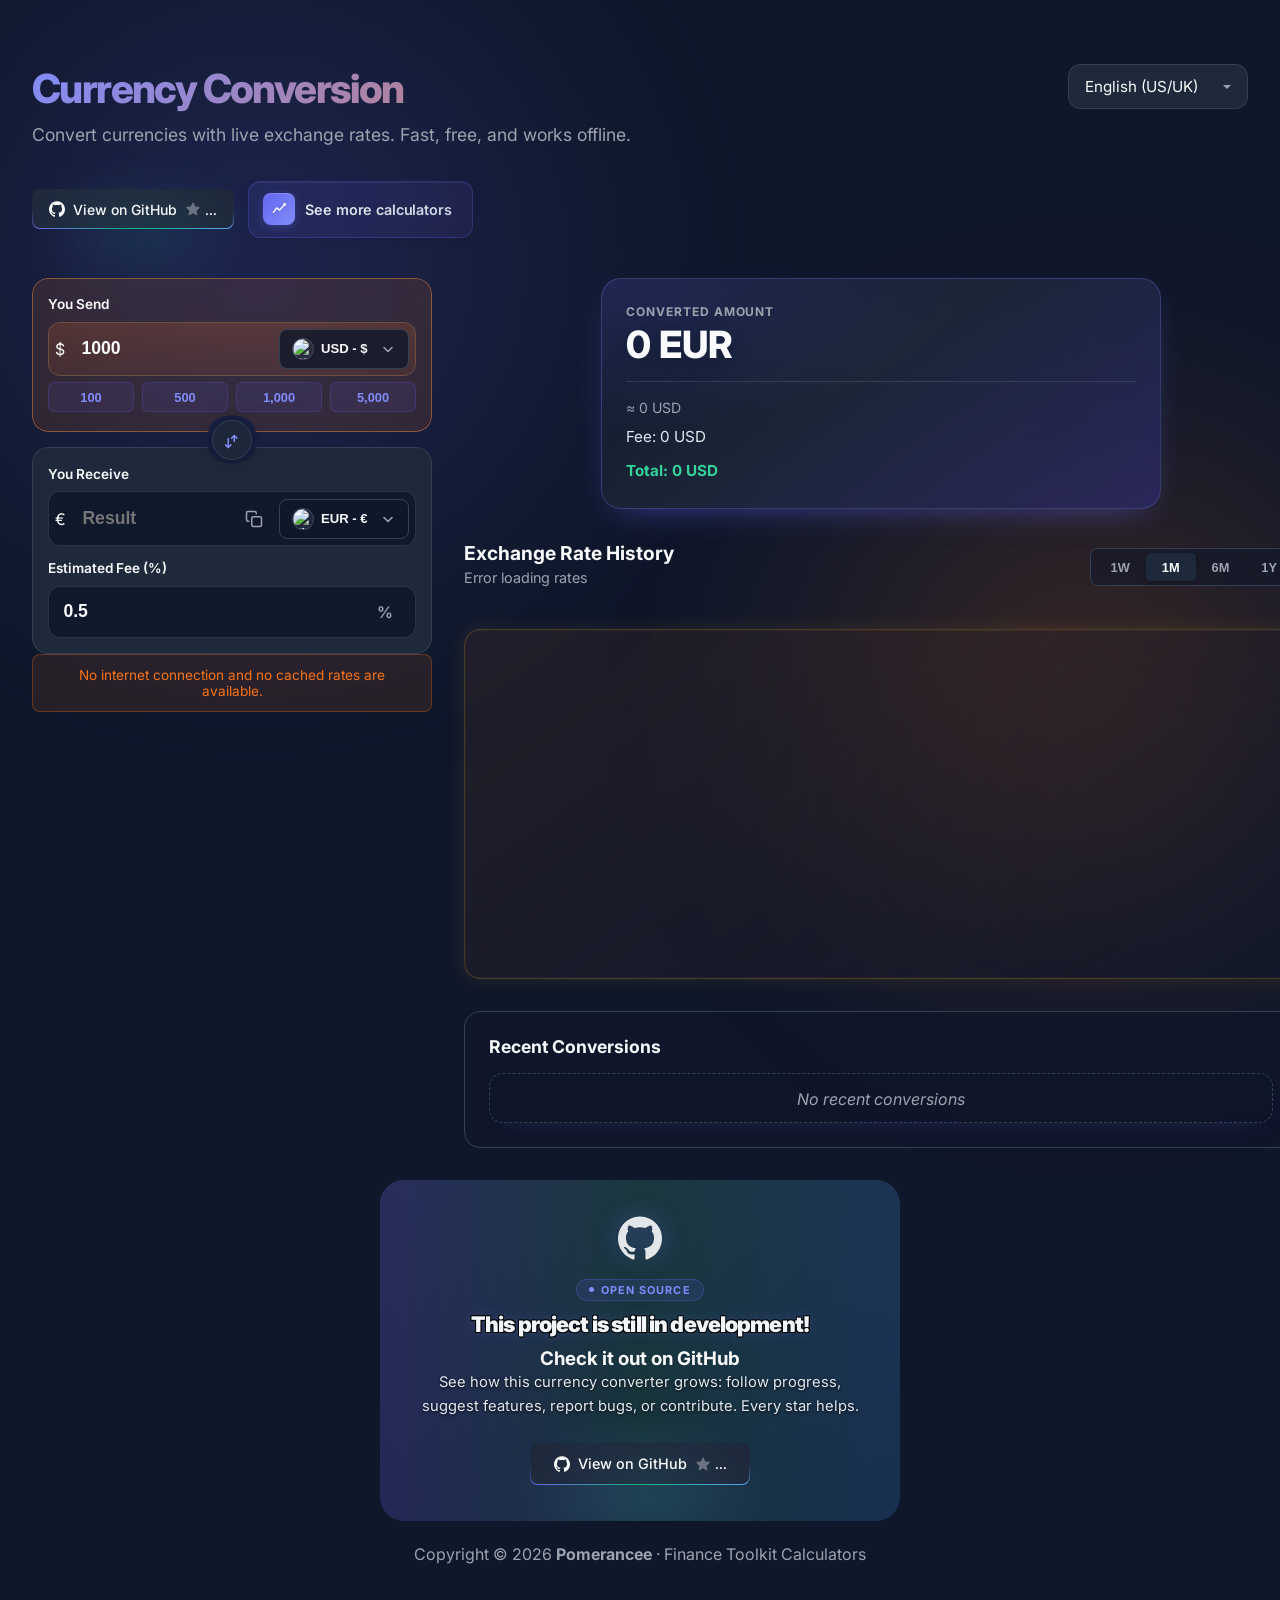
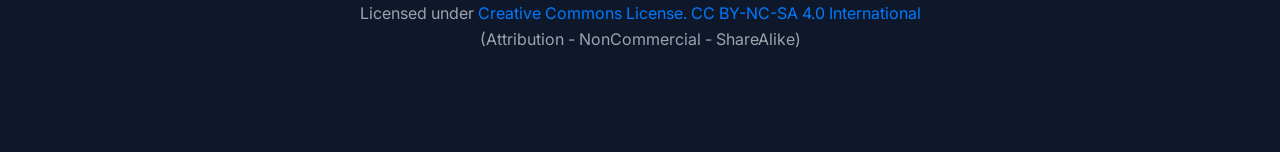
==== commit 8af4fa07: "Add files via upload" ====
--- a/Calculators/Currency conversion/index.html
+++ b/Calculators/Currency conversion/index.html
@@ -105,58 +105,66 @@
                     <path class="controls-panel-border-wave" pathLength="100"></path>
                     <path class="controls-panel-border-wave controls-panel-border-wave-secondary" pathLength="100"></path>
                 </svg>
-                <div class="controls-content">
+                <div class="controls-content converter-stack">
                     <div id="api-status" class="api-status hidden"></div>
-                    
-                    <div class="input-group">
-                        <label for="amount-from" data-i18n="youSend">You Send</label>
-                        <div class="input-wrapper">
-                            <input type="number" id="amount-from" value="1000" min="0" step="any" placeholder="Amount" data-i18n-placeholder="amountPlaceholder">
-                            <select id="currency-from" class="currency-select"></select>
-                        </div>
-                        <div class="quick-amounts">
-                            <button type="button" class="quick-amount-btn" data-val="100">100</button>
-                            <button type="button" class="quick-amount-btn" data-val="500">500</button>
-                            <button type="button" class="quick-amount-btn" data-val="1000">1,000</button>
-                            <button type="button" class="quick-amount-btn" data-val="5000">5,000</button>
-                        </div>
-                    </div>
-                    
-                    <div class="swap-wrapper">
-                        <button id="swap-btn" class="swap-btn" aria-label="Swap currencies" title="Swap currencies" data-i18n-title="swapCurrencies" data-i18n-aria-label="swapCurrencies">
-                            <svg viewBox="0 0 24 24" fill="none" stroke="currentColor" stroke-width="2" stroke-linecap="round" stroke-linejoin="round">
-                                <path d="M7 10v12"></path>
-                                <path d="M15 5.86V14"></path>
-                                <path d="m10.5 18.5-3.5 3.5-3.5-3.5"></path>
-                                <path d="m18.5 9.5-3.5-3.5-3.5 3.5"></path>
-                            </svg>
-                        </button>
-                    </div>
-                    
-                    <div class="input-group">
-                        <label for="amount-to" data-i18n="youReceive">You Receive</label>
-                        <div class="input-wrapper">
-                            <input type="text" id="amount-to" readonly placeholder="Result" data-i18n-placeholder="resultPlaceholder">
-                            <button id="copy-btn" class="copy-btn" aria-label="Copy result" title="Copy result" data-i18n-title="copyResult" data-i18n-aria-label="copyResult">
+
+                    <div class="send-card">
+                        <div class="input-group">
+                            <label for="amount-from" data-i18n="youSend">You Send</label>
+                            <div class="input-wrapper">
+                                <span id="amount-from-symbol" class="input-currency-symbol" aria-hidden="true">$</span>
+                                <input type="number" id="amount-from" value="1000" min="0" step="any" placeholder="Amount" data-i18n-placeholder="amountPlaceholder">
+                                <select id="currency-from" class="currency-select"></select>
+                            </div>
+                            <div class="quick-amounts">
+                                <button type="button" class="quick-amount-btn" data-val="100">100</button>
+                                <button type="button" class="quick-amount-btn" data-val="500">500</button>
+                                <button type="button" class="quick-amount-btn" data-val="1000">1,000</button>
+                                <button type="button" class="quick-amount-btn" data-val="5000">5,000</button>
+                            </div>
+                        </div>
+                    </div>
+
+                    <div class="spacer-row">
+                        <div class="swap-button">
+                            <button id="swap-btn" class="swap-btn" aria-label="Swap currencies" title="Swap currencies" data-i18n-title="swapCurrencies" data-i18n-aria-label="swapCurrencies">
                                 <svg viewBox="0 0 24 24" fill="none" stroke="currentColor" stroke-width="2" stroke-linecap="round" stroke-linejoin="round">
-                                    <rect x="9" y="9" width="13" height="13" rx="2" ry="2"></rect>
-                                    <path d="M5 15H4a2 2 0 0 1-2-2V4a2 2 0 0 1 2-2h9a2 2 0 0 1 2 2v1"></path>
+                                    <path d="M7 10v12"></path>
+                                    <path d="M15 5.86V14"></path>
+                                    <path d="m10.5 18.5-3.5 3.5-3.5-3.5"></path>
+                                    <path d="m18.5 9.5-3.5-3.5-3.5 3.5"></path>
                                 </svg>
                             </button>
-                            <select id="currency-to" class="currency-select"></select>
-                        </div>
-                    </div>
-                    
-                    <div class="input-group">
-                        <label for="fee-input" data-i18n="estimatedFeePercent">Estimated Fee (%)</label>
-                        <div class="input-wrapper">
-                            <input type="number" id="fee-input" value="0.5" min="0" step="0.1" max="100">
-                            <span class="percent-symbol">%</span>
+                        </div>
+                    </div>
+
+                    <div class="receive-card">
+                        <div class="input-group">
+                            <label for="amount-to" data-i18n="youReceive">You Receive</label>
+                            <div class="input-wrapper">
+                                <span id="amount-to-symbol" class="input-currency-symbol" aria-hidden="true">€</span>
+                                <input type="text" id="amount-to" readonly placeholder="Result" data-i18n-placeholder="resultPlaceholder">
+                                <button id="copy-btn" class="copy-btn" aria-label="Copy result" title="Copy result" data-i18n-title="copyResult" data-i18n-aria-label="copyResult">
+                                    <svg viewBox="0 0 24 24" fill="none" stroke="currentColor" stroke-width="2" stroke-linecap="round" stroke-linejoin="round">
+                                        <rect x="9" y="9" width="13" height="13" rx="2" ry="2"></rect>
+                                        <path d="M5 15H4a2 2 0 0 1-2-2V4a2 2 0 0 1 2-2h9a2 2 0 0 1 2 2v1"></path>
+                                    </svg>
+                                </button>
+                                <select id="currency-to" class="currency-select"></select>
+                            </div>
+                        </div>
+
+                        <div class="input-group">
+                            <label for="fee-input" data-i18n="estimatedFeePercent">Estimated Fee (%)</label>
+                            <div class="input-wrapper">
+                                <input type="number" id="fee-input" value="0.5" min="0" step="0.1" max="100">
+                                <span class="percent-symbol">%</span>
+                            </div>
                         </div>
                     </div>
                 </div>
             </section>
-
+ 
             <!-- Right Panel: Results & Chart -->
             <section class="results-panel">
                 <div class="summary-cards">
@@ -182,17 +190,17 @@
                         <div id="rate-display" class="rate-display">Loading rate...</div>
                     </div>
                     <div class="time-filters">
-                        <button class="time-btn" data-days="7">1W</button>
-                        <button class="time-btn active" data-days="30">1M</button>
-                        <button class="time-btn" data-days="180">6M</button>
-                        <button class="time-btn" data-days="365">1Y</button>
+                        <button class="time-btn" data-days="7" type="button">1W</button>
+                        <button class="time-btn active" data-days="30" type="button">1M</button>
+                        <button class="time-btn" data-days="180" type="button">6M</button>
+                        <button class="time-btn" data-days="365" type="button">1Y</button>
                     </div>
                 </div>
 
                 <div class="chart-container">
                     <canvas id="rateChart"></canvas>
                 </div>
-                
+
                 <div class="history-section">
                     <h3 class="history-title" data-i18n="recentConversions">Recent Conversions</h3>
                     <ul id="history-list" class="history-list">
@@ -245,6 +253,6 @@
 <script src="../../Modules/github-stars.js"></script>
 <script src="data/translations.js"></script>
 <script src="../../Modules/Language-Algorythm.js"></script>
-<script type="module" src="app.js"></script>
+<script type="module" src="app.js?v=20260423010302"></script>
     </body>
 </html>
--- a/Modules/shared.css
+++ b/Modules/shared.css
@@ -1,5 +1,3 @@
-/*---------SEE MORE CALCULATORS BUTTON (SHARED)------------*/
-
 /*---------SHARED LANGUAGE DROPDOWN------------*/
 
 .custom-select-wrapper {
@@ -103,102 +101,264 @@
     color: #fff;
 }
 
+/*---------SEE MORE CALCULATORS BUTTON (SHARED)------------*/
+
+
 #see-more-btn {
     position: relative;
-    z-index: 100;
     display: inline-flex;
     align-items: center;
-    width: 46px; /* Icon only by default */
-    height: 46px;
-    background: rgba(15, 23, 42, 0.82);
-    border: 1px solid rgba(99, 102, 241, 0.35);
-    border-radius: 14px;
+    gap: 0.65rem;
+    padding: 0.7rem 1.25rem 0.7rem 0.85rem;
+    background: linear-gradient(135deg, 
+        rgba(99, 102, 241, 0.12) 0%, 
+        rgba(139, 92, 246, 0.08) 100%);
+    border: 1.5px solid rgba(99, 102, 241, 0.25);
+    border-radius: 12px;
     color: #e2e8f0;
-    font-family: var(--font, var(--font-family, 'Inter', system-ui, sans-serif));
-    font-size: 0.88rem;
+    font-family: 'DM Sans', 'Inter', system-ui, sans-serif;
+    font-size: 0.9rem;
     font-weight: 600;
+    letter-spacing: -0.01em;
     cursor: pointer;
     text-decoration: none;
-    backdrop-filter: blur(12px);
-    -webkit-backdrop-filter: blur(12px);
-    overflow: hidden;
-    transition: width 0.45s cubic-bezier(0.4, 0, 0.2, 1), border-color 0.3s, box-shadow 0.3s;
-    box-shadow: 0 4px 20px rgba(0, 0, 0, 0.3);
+    backdrop-filter: blur(8px);
+    -webkit-backdrop-filter: blur(8px);
+    transition: all 0.3s cubic-bezier(0.4, 0, 0.2, 1);
+    box-shadow: 
+        0 2px 8px rgba(0, 0, 0, 0.1),
+        inset 0 1px 0 rgba(255, 255, 255, 0.05);
     user-select: none;
     -webkit-user-select: none;
     white-space: nowrap;
+    overflow: hidden;
+}
+
+#see-more-btn::before {
+    content: '';
+    position: absolute;
+    inset: 0;
+    border-radius: inherit;
+    padding: 1.5px;
+    background: linear-gradient(135deg, 
+        rgba(99, 102, 241, 0.4) 0%, 
+        rgba(139, 92, 246, 0.2) 50%,
+        rgba(99, 102, 241, 0.4) 100%);
+    
+    /* 1. standard (firefox, modern browsers) */
+    mask: linear-gradient(#fff 0 0) content-box, linear-gradient(#fff 0 0);
+    mask-composite: exclude;
+
+    /* 2. Webkit verzion (chrome, safari, edge) */
+    -webkit-mask: linear-gradient(#fff 0 0) content-box, linear-gradient(#fff 0 0);
+    -webkit-mask-composite: xor;
+
+    opacity: 0;
+    transition: opacity 0.3s ease;
+    pointer-events: none;
 }
 
 #see-more-btn:hover {
-    width: 262px; /* Fits the longest current seeMoreCalculators translation */
-    border-color: rgba(99, 102, 241, 0.65);
-    box-shadow: 0 4px 24px rgba(99, 102, 241, 0.25);
-}
-
+    background: linear-gradient(135deg, 
+        rgba(99, 102, 241, 0.2) 0%, 
+        rgba(139, 92, 246, 0.15) 100%);
+    border-color: rgba(99, 102, 241, 0.45);
+    box-shadow: 
+        0 4px 16px rgba(99, 102, 241, 0.2),
+        0 0 24px rgba(99, 102, 241, 0.15),
+        inset 0 1px 0 rgba(255, 255, 255, 0.1);
+    transform: translateY(-1px);
+}
+
+#see-more-btn:hover::before {
+    opacity: 1;
+}
+
+#see-more-btn:active {
+    transform: translateY(0);
+    box-shadow: 
+        0 2px 8px rgba(99, 102, 241, 0.15),
+        inset 0 1px 0 rgba(255, 255, 255, 0.05);
+}
+
+/* Icon container */
 #see-more-btn .smb-icon {
-    position: absolute;
-    left: 2px;
-    top: 2px;
-    width: 40px;
-    height: 40px;
-    border-radius: 12px;
+    width: 32px;
+    height: 32px;
+    border-radius: 8px;
     background: linear-gradient(135deg, #6366f1 0%, #818cf8 100%);
     display: flex;
     align-items: center;
     justify-content: center;
     flex-shrink: 0;
-    z-index: 10;
+    box-shadow: 
+        0 2px 8px rgba(99, 102, 241, 0.3),
+        inset 0 1px 1px rgba(255, 255, 255, 0.2);
+    transition: all 0.3s cubic-bezier(0.4, 0, 0.2, 1);
+}
+
+#see-more-btn:hover .smb-icon {
+    background: linear-gradient(135deg, #818cf8 0%, #a78bfa 100%);
+    box-shadow: 
+        0 4px 12px rgba(99, 102, 241, 0.4),
+        inset 0 1px 2px rgba(255, 255, 255, 0.3);
+    transform: rotate(5deg) scale(1.05);
 }
 
 #see-more-btn .smb-icon svg {
-    width: 20px;
-    height: 20px;
-    flex-shrink: 0;
+    width: 18px;
+    height: 18px;
     color: #fff;
-    z-index: 11;
-}
-
+    filter: drop-shadow(0 1px 2px rgba(0, 0, 0, 0.1));
+    transition: transform 0.3s cubic-bezier(0.4, 0, 0.2, 1);
+}
+
+#see-more-btn:hover .smb-icon svg {
+    transform: translateX(2px);
+}
+
+/* Label text */
 #see-more-btn .smb-label {
-    padding-left: 52px;
-    padding-right: 15px;
-    white-space: nowrap;
-    letter-spacing: -0.01em;
-    font-weight: 800;
-    font-family: var(--font, var(--font-family, 'Inter', system-ui, sans-serif));
-    background: linear-gradient(135deg, var(--primary, var(--primary-color, #6366f1)), var(--success, var(--success-color, #10b981)));
+    font-weight: 600;
+    background: linear-gradient(135deg, 
+        #e2e8f0 0%, 
+        #cbd5e1 100%);
     background-clip: text;
     -webkit-background-clip: text;
     -webkit-text-fill-color: transparent;
-    opacity: 0;
-    transition: opacity 0.3s ease;
+    transition: all 0.3s ease;
 }
 
 #see-more-btn:hover .smb-label {
-    opacity: 1;
-}
-
+    background: linear-gradient(135deg, 
+        #f1f5f9 0%, 
+        #e2e8f0 100%);
+    background-clip: text;
+    -webkit-background-clip: text;
+}
+
+/* Light mode adjustments */
+body.light-mode #see-more-btn {
+    background: linear-gradient(135deg, 
+        rgba(99, 102, 241, 0.08) 0%, 
+        rgba(139, 92, 246, 0.05) 100%);
+    border-color: rgba(99, 102, 241, 0.2);
+    color: #1e293b;
+    box-shadow: 
+        0 2px 8px rgba(0, 0, 0, 0.06),
+        inset 0 1px 0 rgba(255, 255, 255, 0.8);
+}
+
+body.light-mode #see-more-btn:hover {
+    background: linear-gradient(135deg, 
+        rgba(99, 102, 241, 0.12) 0%, 
+        rgba(139, 92, 246, 0.08) 100%);
+    border-color: rgba(99, 102, 241, 0.35);
+    box-shadow: 
+        0 4px 16px rgba(99, 102, 241, 0.15),
+        0 0 24px rgba(99, 102, 241, 0.1),
+        inset 0 1px 0 rgba(255, 255, 255, 0.9);
+}
+
+body.light-mode #see-more-btn .smb-label {
+    background: linear-gradient(135deg, 
+        #1e293b 0%, 
+        #334155 100%);
+    background-clip: text;
+    -webkit-background-clip: text;
+}
+
+body.light-mode #see-more-btn:hover .smb-label {
+    background: linear-gradient(135deg, 
+        #0f172a 0%, 
+        #1e293b 100%);
+    background-clip: text;
+    -webkit-background-clip: text;
+}
+
+/* Responsive design */
 @media (max-width: 900px) {
+    /* Keep CTA buttons readable and stacked on mobile headers */
+    #app-header-section .app-header-actions {
+        display: flex;
+        flex-direction: column;
+        align-items: flex-start;
+        gap: 0.55rem;
+        width: 100%;
+    }
+
+    #app-header-section .app-header-actions .github-btn,
+    #app-header-section .app-header-actions #see-more-btn {
+        align-self: flex-start;
+        max-width: 100%;
+    }
+
     #see-more-btn {
-        width: 40px;
-        height: 40px;
-        border-radius: 12px;
-        font-size: 0.74rem;
-    }
-    #see-more-btn:hover {
-        width: 224px;
-    }
-
+        padding: 0.52rem 0.9rem 0.52rem 0.68rem;
+        gap: 0.46rem;
+        font-size: 0.8rem;
+        border-radius: 10px;
+    }
+    
     #see-more-btn .smb-icon {
-        width: 34px;
-        height: 34px;
-        border-radius: 10px;
+        width: 24px;
+        height: 24px;
+        border-radius: 6px;
+    }
+    
+    #see-more-btn .smb-icon svg {
+        width: 14px;
+        height: 14px;
     }
 
     #see-more-btn .smb-label {
-        padding-left: 44px;
-    }
-}
-
+        font-size: 0.8rem;
+    }
+}
+
+@media (max-width: 480px) {
+    #see-more-btn {
+        padding: 0.46rem 0.78rem 0.46rem 0.58rem;
+        gap: 0.4rem;
+        font-size: 0.76rem;
+        border-radius: 9px;
+    }
+
+    #see-more-btn .smb-icon {
+        width: 22px;
+        height: 22px;
+        border-radius: 6px;
+    }
+
+    #see-more-btn .smb-icon svg {
+        width: 13px;
+        height: 13px;
+    }
+
+    #see-more-btn .smb-label {
+        font-size: 0.75rem;
+    }
+}
+
+/* Optional: Add subtle pulse animation for attention */
+@keyframes pulse-glow {
+    0%, 100% {
+        box-shadow: 
+            0 2px 8px rgba(0, 0, 0, 0.1),
+            inset 0 1px 0 rgba(255, 255, 255, 0.05);
+    }
+    50% {
+        box-shadow: 
+            0 2px 12px rgba(99, 102, 241, 0.2),
+            0 0 16px rgba(99, 102, 241, 0.1),
+            inset 0 1px 0 rgba(255, 255, 255, 0.05);
+    }
+}
+
+/* Add this class to button if you want subtle attention-grabbing pulse */
+#see-more-btn.pulse {
+    animation: pulse-glow 3s ease-in-out infinite;
+}
 
 /*---------GITHUB BUTTON------------*/
 
--- a/Calculators/Currency conversion/styles.css
+++ b/Calculators/Currency conversion/styles.css
@@ -9,6 +9,9 @@
     --border: #334155;
     --orange: #f97316;
     --font: 'Inter', system-ui, sans-serif;
+
+    /* Warm amber tint for the top half of the converter */
+    --bg-amber-top: color-mix(in srgb, var(--bg-card) 88%, var(--orange));
 }
 *, *::before, *::after { box-sizing: border-box; margin: 0; padding: 0; }
 body {
@@ -58,6 +61,7 @@
     padding: 3rem 2.5rem;
     max-width: 520px;
     width: 100%;
+    box-sizing: border-box;
     text-align: center;
     box-shadow: 0 4px 40px -8px rgba(0,0,0,0.6);
     animation: revealUp 0.6s cubic-bezier(0.34,1.56,0.64,1) both;
@@ -226,21 +230,120 @@
 /* Left Panel: Controls */
 .controls-panel {
     position: relative;
-    z-index: 50;
-    background: rgba(15, 23, 42, 0.6);
-    border: 1px solid rgba(99, 102, 241, 0.2);
-    border-radius: 1.25rem;
-    padding: 2rem 1.5rem;
-    box-shadow: 0 4px 40px -8px rgba(0,0,0,0.6);
-    overflow: hidden;
+    z-index: 10;
+    border: none;
+    border-radius: 0;
+    padding: 0;
+    box-shadow: none;
+    overflow: visible;
+    background: transparent;
+}
+
+/* --- Converter stack with dedicated spacer row --- */
+.converter-stack {
+    position: relative;
+    --card-gap: 15px;
+    --notch-radius: 22px;
+    display: grid;
+    grid-template-columns: 1fr;
+    grid-template-rows: auto var(--card-gap) auto;
+    grid-template-areas:
+        "send"
+        "spacer"
+        "receive";
+}
+
+.send-card,
+.receive-card {
+    border-radius: 1rem;
+    border: none;
+    padding: 1.15rem 1rem 1rem;
+    backdrop-filter: blur(10px);
+    -webkit-backdrop-filter: blur(10px);
+    position: relative;
+    overflow: visible;
+    margin: 0 !important;
+}
+
+/* --- HORNÍ KARTA --- */
+.send-card {
+    grid-area: send;
+    background: rgba(249, 115, 22, 0.12);
+    position: relative;
+    padding-bottom: 1.25rem;
+    border-radius: 1rem;
+    /* Hlavní maska karty */
+    -webkit-mask-image: radial-gradient(ellipse 24px 17px at 50% 100%, transparent 95%, black 100%);
+    mask-image: radial-gradient(ellipse 24px 17px at 50% 100%, transparent 95%, black 100%);
+    /* Trik: Místo borderu použijeme box-shadow, který simuluje outline */
+    box-shadow: 
+        inset 0 0 0 1px color-mix(in srgb, var(--orange) 45%, var(--border)),
+        0 18px 48px -36px rgba(249, 115, 22, 0.5);
+}
+
+.send-card::before {
+    content: none;
+}
+
+/* --- SPODNÍ KARTA --- */
+.receive-card {
+    grid-area: receive;
+    background: var(--bg-card);
+    position: relative;
+    border-radius: 1rem;
+    /* Hlavní maska karty */
+    -webkit-mask-image: radial-gradient(ellipse 24px 17px at 50% 0%, transparent 95%, black 100%);
+    mask-image: radial-gradient(ellipse 24px 17px at 50% 0%, transparent 95%, black 100%);
+    /* Trik: Šedý vnitřní outline */
+    box-shadow: 
+        inset 0 0 0 1px var(--border),
+        0 18px 52px -40px rgba(0, 0, 0, 0.65);
+}
+
+.receive-card::before {
+    content: none;
+}
+
+.send-card .input-group,
+.receive-card .input-group {
+    margin-bottom: 0;
+}
+
+.receive-card .input-group + .input-group {
+    margin-top: 0.9rem;
+}
+
+/* Dedicated middle spacer row for independent swap button */
+.spacer-row {
+    grid-area: spacer;
+    position: relative;
+    height: var(--card-gap);
+    display: flex;
+    align-items: center;
+    justify-content: center;
+    pointer-events: none;
+}
+
+/* --- TLAČÍTKO --- */
+.swap-button {
+    position: relative;
+    /* Ujisti se, že střed tlačítka je přesně v ose mezery */
+    z-index: 100;
+    display: inline-flex;
+    align-items: center;
+    justify-content: center;
+}
+
+.swap-button .swap-btn {
+    pointer-events: auto;
+    background: color-mix(in srgb, var(--bg-card) 92%, #0b1221);
+    border: 1px solid var(--border);
+    box-shadow:
+        0 0 15px rgba(0, 0, 0, 0.3),
+        0 16px 40px -22px rgba(0, 0, 0, 0.8);
 }
 .controls-panel-border {
-    position: absolute;
-    inset: 0;
-    width: 100%;
-    height: 100%;
-    pointer-events: none;
-    z-index: 0;
+    display: none;
 }
 .controls-panel-border path {
     fill: none;
@@ -297,14 +400,35 @@
     display: flex;
     align-items: center;
     gap: 0.5rem;
-    background: var(--bg-card);
-    border: 1px solid var(--border);
+    background: color-mix(in srgb, var(--bg-card) 92%, transparent);
+    border: 1px solid color-mix(in srgb, var(--border) 70%, transparent);
     border-radius: 0.75rem;
     padding: 0.4rem;
     transition: border-color 0.2s;
 }
 .input-wrapper:focus-within {
     border-color: var(--primary);
+}
+
+/* Blend inputs with their card backgrounds */
+.send-card .input-wrapper {
+    background:
+        linear-gradient(180deg,
+            rgba(249, 115, 22, 0.16) 0%,
+            rgba(249, 115, 22, 0.09) 100%);
+    border-color: color-mix(in srgb, var(--orange) 30%, var(--border));
+}
+
+.send-card .quick-amounts {
+    margin-top: 0.38rem;
+}
+
+.receive-card .input-wrapper {
+    background:
+        linear-gradient(180deg,
+            color-mix(in srgb, var(--bg-body) 86%, transparent) 0%,
+            color-mix(in srgb, var(--bg-body) 92%, transparent) 100%);
+    border-color: color-mix(in srgb, var(--border) 70%, transparent);
 }
 .input-wrapper input {
     flex: 1 1 0;
@@ -452,6 +576,10 @@
     display: flex;
     flex-direction: column;
     gap: 0.25rem;
+    /* Smooth native scrolling inside the list on iOS */
+    -webkit-overflow-scrolling: touch;
+    overscroll-behavior: contain;
+    touch-action: pan-y;
 }
 .custom-select-search-wrapper {
     position: relative;
@@ -519,10 +647,11 @@
     transform: translateY(-1px);
 }
 .flag-icon {
-    width: 24px;
-    height: 18px;
+    width: 22px;
+    height: 22px;
+    aspect-ratio: 1 / 1;
     flex-shrink: 0;
-    border-radius: 2px;
+    border-radius: 50%;
     object-fit: cover;
     border: 1px solid rgba(148, 163, 184, 0.2);
     background: rgba(148, 163, 184, 0.12);
@@ -556,18 +685,15 @@
 .swap-wrapper {
     display: flex;
     justify-content: center;
-    margin: 1rem 0;
-    position: relative;
-}
-.swap-wrapper::before {
-    content: '';
-    position: absolute;
-    top: 50%;
-    left: 0;
-    right: 0;
-    height: 1px;
-    background: var(--border);
-    z-index: 0;
+    margin: -22px 0;
+    position: relative;
+    z-index: 10;
+}
+
+/* Remove the previous panel-split background layers */
+.swap-wrapper::before,
+.swap-wrapper::after {
+    content: none;
 }
 .swap-btn {
     position: relative;
@@ -575,7 +701,7 @@
     width: 40px;
     height: 40px;
     border-radius: 50%;
-    background: var(--bg-card);
+    background: color-mix(in srgb, var(--bg-card) 82%, var(--bg-body));
     border: 1px solid var(--border);
     color: var(--primary-hover);
     display: flex;
@@ -583,11 +709,14 @@
     justify-content: center;
     cursor: pointer;
     transition: transform 0.3s, border-color 0.2s, box-shadow 0.2s;
-    box-shadow: 0 0 0 4px rgba(15, 23, 42, 0.6);
-}
+    box-shadow: 0 4px 12px rgba(0, 0, 0, 0.3);
+}
+
+/* “Notch” ring so it feels inset between cards */
 .swap-btn:hover {
     border-color: var(--primary);
     color: var(--primary);
+    box-shadow: 0 6px 16px rgba(0, 0, 0, 0.4);
 }
 .swap-btn.rotate {
     transform: rotate(180deg);
@@ -683,7 +812,7 @@
 
 .conversion-main-value .flag-icon {
     width: 28px;
-    height: 20px;
+    height: 28px;
 }
 
 .conversion-main-value span {
@@ -725,7 +854,7 @@
 
 .conversion-total .flag-icon {
     width: 20px;
-    height: 14px;
+    height: 20px;
 }
 .card {
     background: rgba(15, 23, 42, 0.6);
@@ -822,14 +951,22 @@
 }
 
 .chart-container {
-    background: rgba(15, 23, 42, 0.6);
-    border: 1px solid var(--border);
+    background: linear-gradient(145deg, rgba(249, 115, 22, 0.08), rgba(15, 23, 42, 0.6));
+    border: 1px solid rgba(251, 191, 36, 0.2);
     border-radius: 1rem;
     padding: 1.5rem;
     height: 350px;
     width: var(--results-content-width);
     margin: 0;
     position: relative;
+    box-shadow: 
+        0 0 20px rgba(251, 191, 36, 0.1),
+        inset 0 0 0 1px rgba(251, 191, 36, 0.05);
+}
+
+/* Add golden glow to candlestick chart canvas */
+.chart-container canvas {
+    filter: drop-shadow(0 0 3px rgba(251, 191, 36, 0.15));
 }
 
 .history-section {
@@ -851,16 +988,13 @@
     padding: 0;
     margin: 0;
     display: grid;
-    grid-template-columns: repeat(auto-fill, minmax(200px, 1fr));
+    grid-template-columns: repeat(auto-fill, minmax(250px, 1fr));
     gap: 1rem;
 }
 .history-list li {
+    /* Card visuals are defined by the 2-row layout block below. */
     display: flex;
     flex-direction: column;
-    padding: 1rem;
-    background: rgba(15,23,42,0.8);
-    border: 1px solid var(--border);
-    border-radius: 0.75rem;
 }
 .history-list li.empty {
     grid-column: 1 / -1;
@@ -958,6 +1092,100 @@
     color: var(--text-secondary);
 }
 
+/* --- Recent conversions: cleaner 2-row card layout --- */
+.history-list li {
+    display: flex;
+    flex-direction: column;
+    gap: 0.55rem;
+    width: 100%;
+    min-width: 250px;
+    padding: 0.95rem 1rem 0.85rem;
+    background: linear-gradient(145deg, rgba(15, 23, 42, 0.78), rgba(30, 41, 59, 0.64));
+    border: 1px solid rgba(129, 140, 248, 0.2);
+    border-radius: 0.85rem;
+    backdrop-filter: blur(8px);
+    -webkit-backdrop-filter: blur(8px);
+    box-shadow: 0 10px 24px -20px rgba(99, 102, 241, 0.55);
+    font-family: 'DM Sans', var(--font), 'Inter', system-ui, sans-serif;
+}
+
+.hist-top-row {
+    display: flex;
+    align-items: center;
+    justify-content: space-between;
+    gap: 0.6rem;
+    min-width: 0;
+}
+
+.hist-flags {
+    display: inline-flex;
+    align-items: center;
+    gap: 0.38rem;
+    color: var(--text-secondary);
+    flex-shrink: 0;
+}
+
+.hist-codes {
+    font-size: 0.76rem;
+    font-weight: 600;
+    letter-spacing: 0.02em;
+    color: var(--text-secondary);
+    opacity: 0.9;
+    white-space: nowrap;
+}
+
+.hist-bottom-row {
+    display: flex;
+    align-items: baseline;
+    flex-wrap: wrap;
+    gap: 0.42rem;
+    min-width: 0;
+}
+
+.hist-amount {
+    font-size: clamp(0.9rem, 1.75vw, 1.02rem);
+    font-weight: 800;
+    color: #e2e8f0;
+    line-height: 1.2;
+    white-space: nowrap;
+}
+
+.hist-arrow {
+    color: rgba(148, 163, 184, 0.95);
+    flex-shrink: 0;
+}
+
+.hist-date-row {
+    display: flex;
+    justify-content: flex-end;
+    margin-top: 0.08rem;
+}
+
+.hist-date {
+    font-size: 0.7rem;
+    color: var(--text-secondary);
+    opacity: 0.9;
+    white-space: nowrap;
+}
+
+@media (max-width: 900px) {
+    .history-list li {
+        min-width: 0;
+    }
+
+    .hist-top-row {
+        gap: 0.45rem;
+    }
+
+    .hist-codes {
+        font-size: 0.72rem;
+    }
+
+    .hist-amount {
+        font-size: 0.95rem;
+    }
+}
+
 @media (max-width: 992px) {
     .calculator-grid {
         grid-template-columns: 1fr;
@@ -1089,16 +1317,14 @@
     }
 
     .quick-amounts {
-        overflow-x: auto;
-        -webkit-overflow-scrolling: touch;
-        scrollbar-width: thin;
-        flex-wrap: nowrap;
-        padding-bottom: 0.2rem;
+        flex-wrap: wrap;
+        gap: 0.5rem;
+        padding-bottom: 0;
     }
 
     .quick-amount-btn {
-        flex: 0 0 auto;
-        min-width: 92px;
+        flex: 1 1 calc(50% - 0.25rem);
+        min-width: 80px;
         min-height: 42px;
         font-size: 0.85rem;
         padding: 0 0.8rem;
@@ -1212,14 +1438,7 @@
         font-size: 0.8rem;
     }
 
-    #see-more-btn {
-        width: 42px;
-        height: 42px;
-    }
-
-    #see-more-btn:hover {
-        width: 224px;
-    }
+    /* Uses shared mobile sizing from Modules/shared.css */
 
     .controls-panel {
         padding: 0.85rem 0.75rem;
@@ -1259,3 +1478,36 @@
         padding: 0.75rem 0.6rem;
     }
 }
+
+/* Bug 2 — Reduce card padding on mobile so it doesn't overflow horizontally */
+@media (max-width: 768px) {
+    .card {
+        padding: 1rem;
+        max-width: 100%;
+    }
+
+    .controls-panel,
+    .controls-panel > *,
+    .input-group,
+    .input-wrapper {
+        width: 100%;
+        max-width: 100%;
+        box-sizing: border-box;
+    }
+}
+
+/* Bug 3 — Quick-amount buttons: 2-column grid on very small screens */
+@media (max-width: 480px) {
+    .quick-amounts {
+        display: grid;
+        grid-template-columns: 1fr 1fr;
+        gap: 0.5rem;
+        flex-wrap: unset; /* override the flex-wrap from the 900px block */
+    }
+
+    .quick-amount-btn {
+        flex: unset;
+        min-width: unset;
+        width: 100%;
+    }
+}
